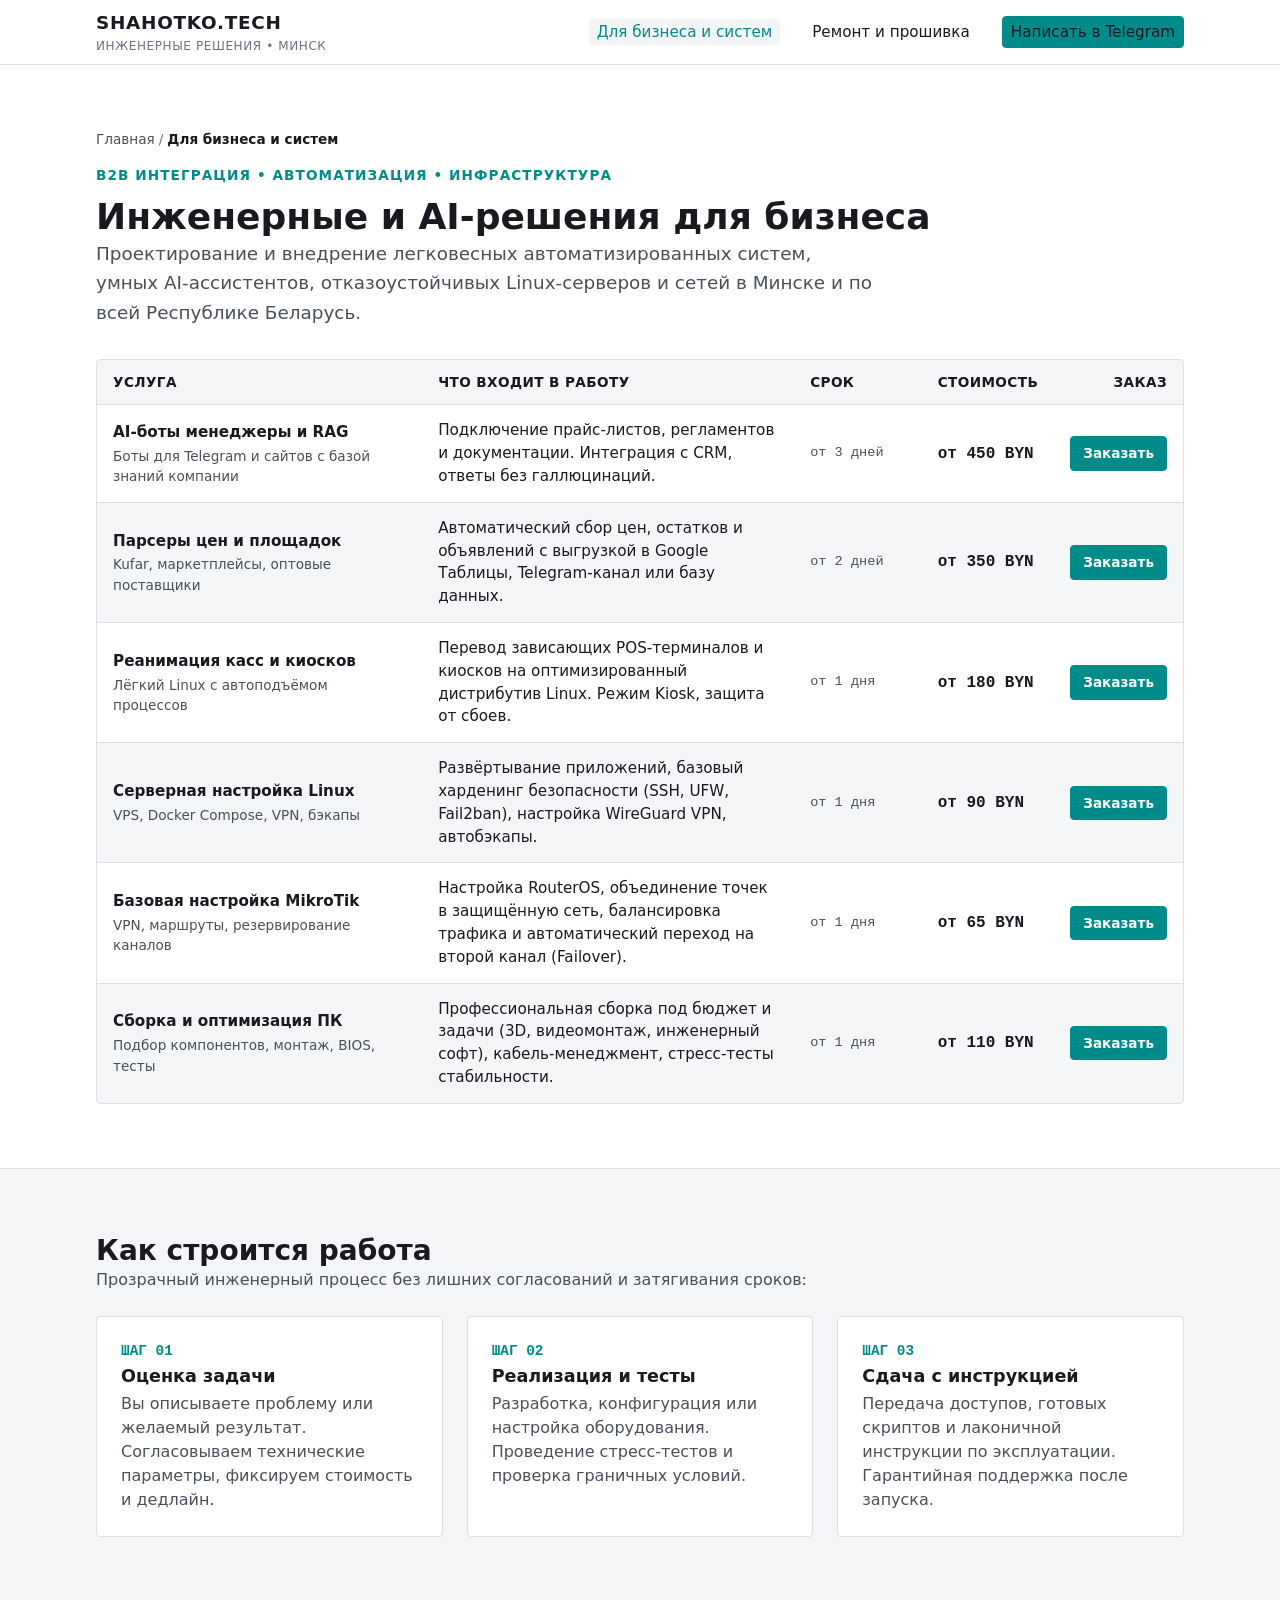
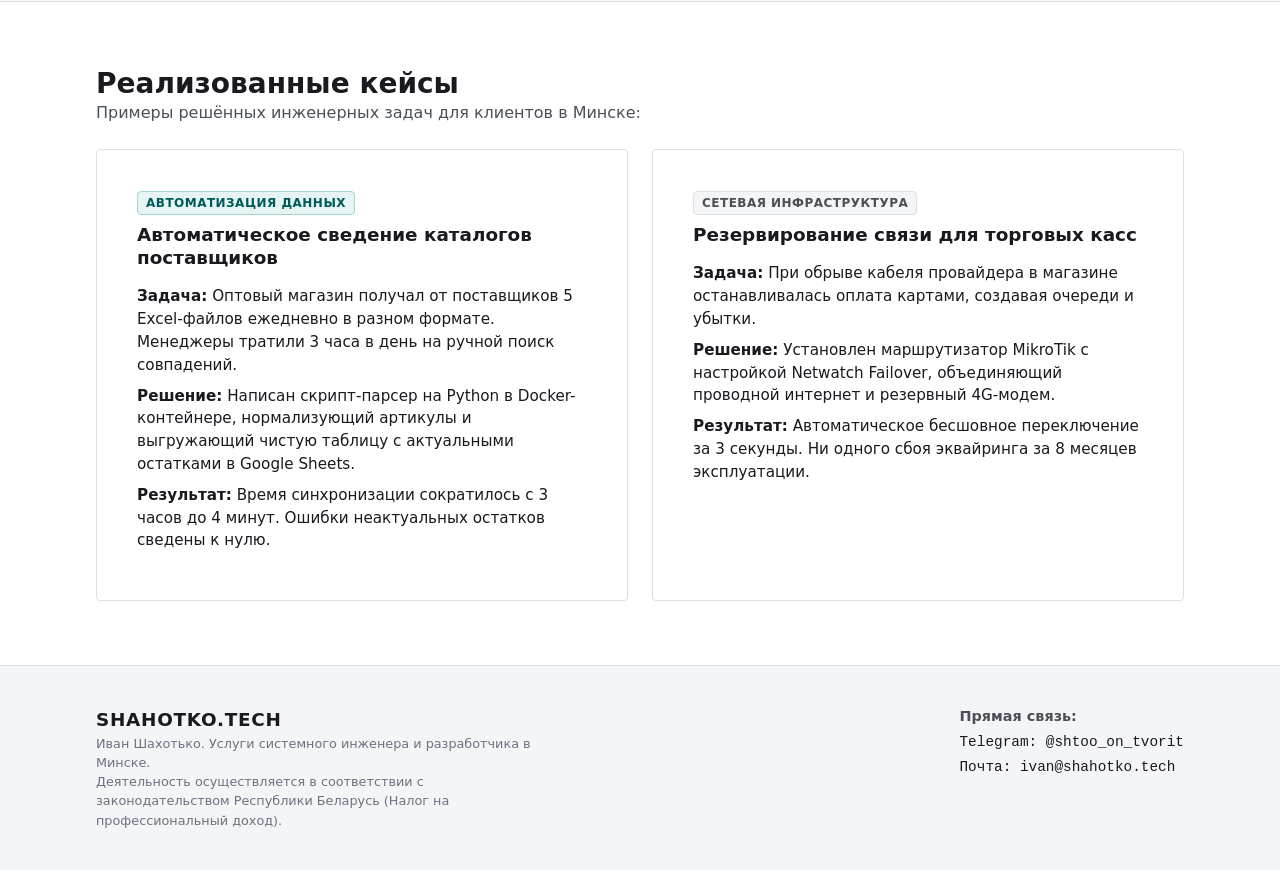
==== ai/index.html @ ccd392fb "feat(html): implement B2B catalog ai/index.html" ====
<!DOCTYPE html>
<html lang="ru">
<head>
  <meta charset="UTF-8">
  <meta name="viewport" content="width=device-width, initial-scale=1.0">
  <title>AI-боты, RAG, парсеры и Linux-инфраструктура в Минске | shahotko.tech</title>
  <meta name="description" content="Инженерные ИТ-решения для бизнеса в Минске и Беларуси: AI-боты, RAG по базам знаний, парсеры маркетплейсов, Linux, Docker, MikroTik, сборка рабочих станций. Прайс в BYN.">
  <link rel="canonical" href="https://shahotko.tech/ai/">

  <!-- OpenGraph -->
  <meta property="og:type" content="website">
  <meta property="og:locale" content="ru_RU">
  <meta property="og:url" content="https://shahotko.tech/ai/">
  <meta property="og:title" content="AI-боты, RAG, парсеры и Linux-инфраструктура для бизнеса в Минске">
  <meta property="og:description" content="Автоматизация бизнес-процессов, разработка AI-ассистентов, администрирование серверов и сетевого оборудования. Прозрачный прайс от 65 BYN.">

  <!-- Styles -->
  <link rel="stylesheet" href="/assets/style.css">

  <!-- Schema.org JSON-LD -->
  <script type="application/ld+json">
  {
    "@context": "https://schema.org",
    "@type": "ProfessionalService",
    "name": "Инженерные и AI-решения для бизнеса — Иван Шахотько",
    "url": "https://shahotko.tech/ai/",
    "description": "Разработка AI-ботов, парсеров, администрирование Linux и сетевого оборудования в Минске.",
    "address": {
      "@type": "PostalAddress",
      "addressLocality": "Минск",
      "addressCountry": "BY"
    },
    "areaServed": {
      "@type": "Country",
      "name": "Беларусь"
    },
    "priceRange": "65 - 450 BYN",
    "email": "ivan@shahotko.tech",
    "sameAs": ["https://t.me/shtoo_on_tvorit"]
  }
  </script>
</head>
<body>
  <a href="#main-content" class="skip-link">Перейти к основному содержимому</a>

  <!-- Header -->
  <header class="site-header">
    <div class="container header-inner">
      <a href="/" class="brand" aria-label="shahotko.tech — Главная страница">
        <span class="brand-title">SHAHOTKO.TECH</span>
        <span class="brand-sub">Инженерные решения • Минск</span>
      </a>
      <nav aria-label="Основная навигация">
        <ul class="nav-links">
          <li><a href="/ai/" class="active" aria-current="page">Для бизнеса и систем</a></li>
          <li><a href="/repair/">Ремонт и прошивка</a></li>
          <li><a href="https://t.me/shtoo_on_tvorit" class="btn btn-primary btn-sm" target="_blank" rel="noopener noreferrer">Написать в Telegram</a></li>
        </ul>
      </nav>
    </div>
  </header>

  <!-- Main Content -->
  <main id="main-content">
    <section class="section">
      <div class="container">
        <!-- Breadcrumbs -->
        <nav class="breadcrumbs" aria-label="Хлебные крошки">
          <a href="/">Главная</a>
          <span aria-hidden="true">/</span>
          <span aria-current="page">Для бизнеса и систем</span>
        </nav>

        <div class="hero-tagline">B2B Интеграция • Автоматизация • Инфраструктура</div>
        <h1>Инженерные и AI-решения для бизнеса</h1>
        <p class="hero-desc">
          Проектирование и внедрение легковесных автоматизированных систем, умных AI-ассистентов, отказоустойчивых Linux-серверов и сетей в Минске и по всей Республике Беларусь.
        </p>

        <!-- Catalog Table -->
        <div class="table-wrap" style="margin-top: 32px;">
          <table class="catalog-table" aria-label="Каталог инженерных решений для бизнеса">
            <thead>
              <tr>
                <th scope="col" style="width: 32%;">Услуга</th>
                <th scope="col" style="width: 36%;">Что входит в работу</th>
                <th scope="col" style="width: 12%;">Срок</th>
                <th scope="col" style="width: 10%;">Стоимость</th>
                <th scope="col" style="width: 10%; text-align: right;">Заказ</th>
              </tr>
            </thead>
            <tbody>
              <tr>
                <td class="cell-service">
                  <div class="service-name">AI-боты менеджеры и RAG</div>
                  <div class="service-desc">Боты для Telegram и сайтов с базой знаний компании</div>
                </td>
                <td data-label="Состав работ">Подключение прайс-листов, регламентов и документации. Интеграция с CRM, ответы без галлюцинаций.</td>
                <td data-label="Срок" class="service-time">от 3 дней</td>
                <td data-label="Стоимость" class="service-price">от 450 BYN</td>
                <td class="service-action">
                  <a href="https://t.me/shtoo_on_tvorit?text=%D0%97%D0%B4%D1%80%D0%B0%D0%B2%D1%81%D1%82%D0%B2%D1%83%D0%B9%D1%82%D0%B5!%20%D0%98%D0%BD%D1%82%D0%B5%D1%80%D0%B5%D1%81%D1%83%D0%B5%D1%82:%20AI-%D0%B1%D0%BE%D1%82%D1%8B%20%D0%BC%D0%B5%D0%BD%D0%B5%D0%B4%D0%B6%D0%B5%D1%80%D1%8B%20%D0%B8%20RAG" class="btn btn-primary btn-sm" target="_blank" rel="noopener noreferrer">Заказать</a>
                </td>
              </tr>
              <tr>
                <td class="cell-service">
                  <div class="service-name">Парсеры цен и площадок</div>
                  <div class="service-desc">Kufar, маркетплейсы, оптовые поставщики</div>
                </td>
                <td data-label="Состав работ">Автоматический сбор цен, остатков и объявлений с выгрузкой в Google Таблицы, Telegram-канал или базу данных.</td>
                <td data-label="Срок" class="service-time">от 2 дней</td>
                <td data-label="Стоимость" class="service-price">от 350 BYN</td>
                <td class="service-action">
                  <a href="https://t.me/shtoo_on_tvorit?text=%D0%97%D0%B4%D1%80%D0%B0%D0%B2%D1%81%D1%82%D0%B2%D1%83%D0%B9%D1%82%D0%B5!%20%D0%98%D0%BD%D1%82%D0%B5%D1%80%D0%B5%D1%81%D1%83%D0%B5%D1%82:%20%D0%9F%D0%B0%D1%80%D1%81%D0%B5%D1%80%D1%8B%20%D1%86%D0%B5%D0%BD%20%D0%B8%20%D0%BF%D0%BB%D0%BE%D1%89%D0%B0%D0%B4%D0%BE%D0%BA" class="btn btn-primary btn-sm" target="_blank" rel="noopener noreferrer">Заказать</a>
                </td>
              </tr>
              <tr>
                <td class="cell-service">
                  <div class="service-name">Реанимация касс и киосков</div>
                  <div class="service-desc">Лёгкий Linux с автоподъёмом процессов</div>
                </td>
                <td data-label="Состав работ">Перевод зависающих POS-терминалов и киосков на оптимизированный дистрибутив Linux. Режим Kiosk, защита от сбоев.</td>
                <td data-label="Срок" class="service-time">от 1 дня</td>
                <td data-label="Стоимость" class="service-price">от 180 BYN</td>
                <td class="service-action">
                  <a href="https://t.me/shtoo_on_tvorit?text=%D0%97%D0%B4%D1%80%D0%B0%D0%B2%D1%81%D1%82%D0%B2%D1%83%D0%B9%D1%82%D0%B5!%20%D0%98%D0%BD%D1%82%D0%B5%D1%80%D0%B5%D1%81%D1%83%D0%B5%D1%82:%20%D0%A0%D0%B5%D0%B0%D0%BD%D0%B8%D0%BC%D0%B0%D1%86%D0%B8%D1%8F%20%D0%BA%D0%B0%D1%81%D1%81%20%D0%B8%20%D0%BA%D0%B8%D0%BE%D1%81%D0%BA%D0%BE%D0%B2%20%D0%BD%D0%B0%20Linux" class="btn btn-primary btn-sm" target="_blank" rel="noopener noreferrer">Заказать</a>
                </td>
              </tr>
              <tr>
                <td class="cell-service">
                  <div class="service-name">Серверная настройка Linux</div>
                  <div class="service-desc">VPS, Docker Compose, VPN, бэкапы</div>
                </td>
                <td data-label="Состав работ">Развёртывание приложений, базовый харденинг безопасности (SSH, UFW, Fail2ban), настройка WireGuard VPN, автобэкапы.</td>
                <td data-label="Срок" class="service-time">от 1 дня</td>
                <td data-label="Стоимость" class="service-price">от 90 BYN</td>
                <td class="service-action">
                  <a href="https://t.me/shtoo_on_tvorit?text=%D0%97%D0%B4%D1%80%D0%B0%D0%B2%D1%81%D1%82%D0%B2%D1%83%D0%B9%D1%82%D0%B5!%20%D0%98%D0%BD%D1%82%D0%B5%D1%80%D0%B5%D1%81%D1%83%D0%B5%D1%82:%20%D0%A1%D0%B5%D1%80%D0%B2%D0%B5%D1%80%D0%BD%D0%B0%D1%8F%20%D0%BD%D0%B0%D1%81%D1%82%D1%80%D0%BE%D0%B9%D0%BA%D0%B0%20Linux" class="btn btn-primary btn-sm" target="_blank" rel="noopener noreferrer">Заказать</a>
                </td>
              </tr>
              <tr>
                <td class="cell-service">
                  <div class="service-name">Базовая настройка MikroTik</div>
                  <div class="service-desc">VPN, маршруты, резервирование каналов</div>
                </td>
                <td data-label="Состав работ">Настройка RouterOS, объединение точек в защищённую сеть, балансировка трафика и автоматический переход на второй канал (Failover).</td>
                <td data-label="Срок" class="service-time">от 1 дня</td>
                <td data-label="Стоимость" class="service-price">от 65 BYN</td>
                <td class="service-action">
                  <a href="https://t.me/shtoo_on_tvorit?text=%D0%97%D0%B4%D1%80%D0%B0%D0%B2%D1%81%D1%82%D0%B2%D1%83%D0%B9%D1%82%D0%B5!%20%D0%98%D0%BD%D1%82%D0%B5%D1%80%D0%B5%D1%81%D1%83%D0%B5%D1%82:%20%D0%91%D0%B0%D0%B7%D0%BE%D0%B2%D0%B0%D1%8F%20%D0%BD%D0%B0%D1%81%D1%82%D1%80%D0%BE%D0%B9%D0%BA%D0%B0%20MikroTik" class="btn btn-primary btn-sm" target="_blank" rel="noopener noreferrer">Заказать</a>
                </td>
              </tr>
              <tr>
                <td class="cell-service">
                  <div class="service-name">Сборка и оптимизация ПК</div>
                  <div class="service-desc">Подбор компонентов, монтаж, BIOS, тесты</div>
                </td>
                <td data-label="Состав работ">Профессиональная сборка под бюджет и задачи (3D, видеомонтаж, инженерный софт), кабель-менеджмент, стресс-тесты стабильности.</td>
                <td data-label="Срок" class="service-time">от 1 дня</td>
                <td data-label="Стоимость" class="service-price">от 110 BYN</td>
                <td class="service-action">
                  <a href="https://t.me/shtoo_on_tvorit?text=%D0%97%D0%B4%D1%80%D0%B0%D0%B2%D1%81%D1%82%D0%B2%D1%83%D0%B9%D1%82%D0%B5!%20%D0%98%D0%BD%D1%82%D0%B5%D1%80%D0%B5%D1%81%D1%83%D0%B5%D1%82:%20%D0%A1%D0%B1%D0%BE%D1%80%D0%BA%D0%B0%20%D0%B8%20%D0%BE%D0%BF%D1%82%D0%B8%D0%BC%D0%B8%D0%B7%D0%B0%D1%86%D0%B8%D1%8F%20%D0%9F%D0%9A" class="btn btn-primary btn-sm" target="_blank" rel="noopener noreferrer">Заказать</a>
                </td>
              </tr>
            </tbody>
          </table>
        </div>
      </div>
    </section>

    <!-- 3-Step Process -->
    <section class="section section-alt" aria-labelledby="steps-title">
      <div class="container">
        <h2 id="steps-title">Как строится работа</h2>
        <p>Прозрачный инженерный процесс без лишних согласований и затягивания сроков:</p>

        <div class="steps-grid">
          <div class="step-card">
            <div class="step-num">ШАГ 01</div>
            <h3 class="step-title">Оценка задачи</h3>
            <p>Вы описываете проблему или желаемый результат. Согласовываем технические параметры, фиксируем стоимость и дедлайн.</p>
          </div>
          <div class="step-card">
            <div class="step-num">ШАГ 02</div>
            <h3 class="step-title">Реализация и тесты</h3>
            <p>Разработка, конфигурация или настройка оборудования. Проведение стресс-тестов и проверка граничных условий.</p>
          </div>
          <div class="step-card">
            <div class="step-num">ШАГ 03</div>
            <h3 class="step-title">Сдача с инструкцией</h3>
            <p>Передача доступов, готовых скриптов и лаконичной инструкции по эксплуатации. Гарантийная поддержка после запуска.</p>
          </div>
        </div>
      </div>
    </section>

    <!-- Authentic Case Studies -->
    <section class="section" aria-labelledby="cases-title">
      <div class="container">
        <h2 id="cases-title">Реализованные кейсы</h2>
        <p>Примеры решённых инженерных задач для клиентов в Минске:</p>

        <div class="case-grid">
          <article class="case-card">
            <span class="badge badge-teal" style="margin-bottom: 8px;">Автоматизация данных</span>
            <h3>Автоматическое сведение каталогов поставщиков</h3>
            <div class="case-part"><strong>Задача:</strong> Оптовый магазин получал от поставщиков 5 Excel-файлов ежедневно в разном формате. Менеджеры тратили 3 часа в день на ручной поиск совпадений.</div>
            <div class="case-part"><strong>Решение:</strong> Написан скрипт-парсер на Python в Docker-контейнере, нормализующий артикулы и выгружающий чистую таблицу с актуальными остатками в Google Sheets.</div>
            <div class="case-part"><strong>Результат:</strong> Время синхронизации сократилось с 3 часов до 4 минут. Ошибки неактуальных остатков сведены к нулю.</div>
          </article>

          <article class="case-card">
            <span class="badge" style="margin-bottom: 8px;">Сетевая инфраструктура</span>
            <h3>Резервирование связи для торговых касс</h3>
            <div class="case-part"><strong>Задача:</strong> При обрыве кабеля провайдера в магазине останавливалась оплата картами, создавая очереди и убытки.</div>
            <div class="case-part"><strong>Решение:</strong> Установлен маршрутизатор MikroTik с настройкой Netwatch Failover, объединяющий проводной интернет и резервный 4G-модем.</div>
            <div class="case-part"><strong>Результат:</strong> Автоматическое бесшовное переключение за 3 секунды. Ни одного сбоя эквайринга за 8 месяцев эксплуатации.</div>
          </article>
        </div>
      </div>
    </section>
  </main>

  <!-- Footer -->
  <footer class="site-footer">
    <div class="container footer-inner">
      <div>
        <div class="brand-title">SHAHOTKO.TECH</div>
        <p class="footer-npd">
          Иван Шахотько. Услуги системного инженера и разработчика в Минске.<br>
          Деятельность осуществляется в соответствии с законодательством Республики Беларусь (Налог на профессиональный доход).
        </p>
      </div>
      <div class="footer-contacts">
        <strong>Прямая связь:</strong>
        <a href="https://t.me/shtoo_on_tvorit" target="_blank" rel="noopener noreferrer">Telegram: @shtoo_on_tvorit</a>
        <a href="mailto:ivan@shahotko.tech">Почта: ivan@shahotko.tech</a>
      </div>
    </div>
  </footer>
</body>
</html>
---- assets/style.css ----
/* SHAHOTKO.TECH — Design System (Thomann Catalog Aesthetic)
   Light theme • No gradients • No shadows • High contrast */

:root {
  --bg-primary: #FFFFFF;
  --bg-alt: #F4F5F7;
  --bg-card: #FFFFFF;
  --border-color: #DCE0E5;
  --border-radius: 4px;

  --text-primary: #181A1F;
  --text-secondary: #4A5058;
  --text-muted: #6B7280;

  --accent: #008B8B;
  --accent-hover: #006D6D;
  --accent-text: #FFFFFF;

  --font-sans: system-ui, -apple-system, BlinkMacSystemFont, "Segoe UI", Roboto, Arial, sans-serif;
  --font-mono: ui-monospace, SFMono-Regular, Menlo, Monaco, Consolas, "Liberation Mono", monospace;

  --container-max: 1120px;
  --spacing-xs: 4px;
  --spacing-sm: 8px;
  --spacing-md: 16px;
  --spacing-lg: 24px;
  --spacing-xl: 40px;
  --spacing-xxl: 64px;
}

/* Reset */
*, *::before, *::after {
  box-sizing: border-box;
  margin: 0;
  padding: 0;
}

html {
  font-size: 16px;
  line-height: 1.5;
  background-color: var(--bg-primary);
  color: var(--text-primary);
  font-family: var(--font-sans);
  -webkit-text-size-adjust: 100%;
}

body {
  min-height: 100vh;
  display: flex;
  flex-direction: column;
  background-color: var(--bg-primary);
}

/* A11y */
.skip-link {
  position: absolute;
  top: -100px;
  left: 16px;
  background: var(--accent);
  color: var(--accent-text);
  padding: var(--spacing-sm) var(--spacing-md);
  border-radius: var(--border-radius);
  z-index: 1000;
  text-decoration: none;
  font-weight: 600;
}

.skip-link:focus { top: 16px; }

:focus-visible {
  outline: 2px solid var(--accent);
  outline-offset: 2px;
}

/* Typography */
h1, h2, h3, h4 {
  color: var(--text-primary);
  font-weight: 700;
  line-height: 1.25;
}

h1 { font-size: clamp(1.75rem, 3.5vw, 2.25rem); }
h2 { font-size: clamp(1.35rem, 2.5vw, 1.75rem); }
h3 { font-size: 1.15rem; }

p {
  color: var(--text-secondary);
  margin-bottom: var(--spacing-md);
}

p:last-child { margin-bottom: 0; }

a {
  color: var(--accent);
  text-decoration: none;
  transition: color 0.15s ease;
}

a:hover {
  color: var(--accent-hover);
  text-decoration: underline;
}

.mono-val {
  font-family: var(--font-mono);
  font-size: 0.95em;
  letter-spacing: -0.02em;
}

/* Layout */
.container {
  width: 100%;
  max-width: var(--container-max);
  margin-left: auto;
  margin-right: auto;
  padding-left: var(--spacing-md);
  padding-right: var(--spacing-md);
}

.section {
  padding-top: var(--spacing-xxl);
  padding-bottom: var(--spacing-xxl);
  background-color: var(--bg-primary);
}

.section-alt {
  background-color: var(--bg-alt);
  border-top: 1px solid var(--border-color);
  border-bottom: 1px solid var(--border-color);
}

/* Header */
.site-header {
  background-color: var(--bg-primary);
  border-bottom: 1px solid var(--border-color);
  position: sticky;
  top: 0;
  z-index: 100;
}

.header-inner {
  display: flex;
  align-items: center;
  justify-content: space-between;
  height: 64px;
}

.brand {
  display: flex;
  flex-direction: column;
  text-decoration: none;
}

.brand:hover { text-decoration: none; }

.brand-title {
  font-size: 1.15rem;
  font-weight: 800;
  letter-spacing: 0.04em;
  color: var(--text-primary);
}

.brand-sub {
  font-size: 0.75rem;
  color: var(--text-muted);
  text-transform: uppercase;
  letter-spacing: 0.05em;
}

.nav-links {
  display: flex;
  align-items: center;
  gap: var(--spacing-lg);
  list-style: none;
}

.nav-links a {
  color: var(--text-primary);
  font-weight: 500;
  font-size: 0.95rem;
  padding: var(--spacing-xs) var(--spacing-sm);
  border-radius: var(--border-radius);
}

.nav-links a:hover,
.nav-links a.active {
  color: var(--accent);
  text-decoration: none;
  background-color: var(--bg-alt);
}

/* Buttons */
.btn {
  display: inline-flex;
  align-items: center;
  justify-content: center;
  padding: 10px 18px;
  font-size: 0.95rem;
  font-weight: 600;
  border-radius: var(--border-radius);
  border: 1px solid transparent;
  cursor: pointer;
  text-decoration: none;
  transition: background-color 0.15s ease, border-color 0.15s ease;
  white-space: nowrap;
}

.btn:hover { text-decoration: none; }

.btn-primary {
  background-color: var(--accent);
  color: var(--accent-text);
  border-color: var(--accent);
}

.btn-primary:hover {
  background-color: var(--accent-hover);
  border-color: var(--accent-hover);
  color: var(--accent-text);
}

.btn-secondary {
  background-color: var(--bg-card);
  color: var(--text-primary);
  border-color: var(--border-color);
}

.btn-secondary:hover {
  background-color: var(--bg-alt);
  color: var(--text-primary);
}

.btn-sm {
  padding: 6px 12px;
  font-size: 0.85rem;
}

/* Badges */
.badge {
  display: inline-block;
  padding: 2px 8px;
  font-size: 0.75rem;
  font-weight: 600;
  text-transform: uppercase;
  letter-spacing: 0.04em;
  background-color: var(--bg-alt);
  border: 1px solid var(--border-color);
  color: var(--text-secondary);
  border-radius: var(--border-radius);
}

.badge-teal {
  background-color: #E6F4F4;
  border-color: #A3D4D4;
  color: #005A5A;
}

/* Hero Section */
.hero { padding: var(--spacing-xxl) 0 var(--spacing-xl); }

.hero-tagline {
  font-size: 0.85rem;
  font-weight: 700;
  text-transform: uppercase;
  letter-spacing: 0.08em;
  color: var(--accent);
  margin-bottom: var(--spacing-sm);
}

.hero-title {
  margin-bottom: var(--spacing-md);
  max-width: 820px;
}

.hero-desc {
  font-size: 1.15rem;
  line-height: 1.6;
  max-width: 780px;
  margin-bottom: var(--spacing-lg);
}

.hero-actions {
  display: flex;
  gap: var(--spacing-md);
  align-items: center;
  flex-wrap: wrap;
}

/* Breadcrumbs */
.breadcrumbs {
  display: flex;
  align-items: center;
  gap: var(--spacing-xs);
  font-size: 0.85rem;
  margin-bottom: var(--spacing-md);
  color: var(--text-muted);
}

.breadcrumbs a { color: var(--text-secondary); }
.breadcrumbs span[aria-current="page"] {
  color: var(--text-primary);
  font-weight: 600;
}

/* Portal Grid */
.portal-grid {
  display: grid;
  grid-template-columns: repeat(2, 1fr);
  gap: var(--spacing-lg);
  margin-top: var(--spacing-lg);
}

.portal-card {
  background-color: var(--bg-card);
  border: 1px solid var(--border-color);
  border-radius: var(--border-radius);
  padding: var(--spacing-xl);
  display: flex;
  flex-direction: column;
  justify-content: space-between;
  transition: border-color 0.15s ease;
}

.portal-card:hover { border-color: var(--accent); }
.portal-card-header { margin-bottom: var(--spacing-md); }
.portal-card-header .badge { margin-bottom: var(--spacing-sm); }
.portal-card-title { font-size: 1.4rem; margin-bottom: var(--spacing-sm); }

.portal-card-list {
  list-style: none;
  margin: var(--spacing-md) 0 var(--spacing-lg);
  display: flex;
  flex-direction: column;
  gap: var(--spacing-xs);
}

.portal-card-list li {
  font-size: 0.95rem;
  color: var(--text-secondary);
  display: flex;
  align-items: flex-start;
  gap: var(--spacing-sm);
}

.portal-card-list li::before {
  content: "•";
  color: var(--accent);
  font-weight: bold;
}

.portal-card-footer {
  display: flex;
  align-items: center;
  justify-content: space-between;
  padding-top: var(--spacing-md);
  border-top: 1px solid var(--border-color);
  margin-top: auto;
}

.portal-price-note {
  font-family: var(--font-mono);
  font-size: 0.9rem;
  color: var(--text-primary);
  font-weight: 600;
}

/* Catalog Tables */
.table-wrap {
  width: 100%;
  overflow-x: auto;
  border: 1px solid var(--border-color);
  border-radius: var(--border-radius);
  background-color: var(--bg-card);
}

.catalog-table {
  width: 100%;
  border-collapse: collapse;
  text-align: left;
  font-size: 0.95rem;
}

.catalog-table th {
  background-color: var(--bg-alt);
  color: var(--text-primary);
  padding: 12px 16px;
  font-weight: 600;
  font-size: 0.85rem;
  text-transform: uppercase;
  letter-spacing: 0.03em;
  border-bottom: 1px solid var(--border-color);
  white-space: nowrap;
}

.catalog-table td {
  padding: 14px 16px;
  border-bottom: 1px solid var(--border-color);
  vertical-align: middle;
}

.catalog-table tbody tr:nth-child(even) { background-color: var(--bg-alt); }
.catalog-table tbody tr:last-child td { border-bottom: none; }

.catalog-table .service-name {
  font-weight: 600;
  color: var(--text-primary);
}

.catalog-table .service-desc {
  font-size: 0.85rem;
  color: var(--text-secondary);
  margin-top: 2px;
}

.catalog-table .service-time {
  font-family: var(--font-mono);
  font-size: 0.85rem;
  color: var(--text-secondary);
  white-space: nowrap;
}

.catalog-table .service-price {
  font-family: var(--font-mono);
  font-weight: 700;
  font-size: 1rem;
  color: var(--text-primary);
  white-space: nowrap;
}

.catalog-table .service-action {
  text-align: right;
  white-space: nowrap;
}

/* Steps Grid */
.steps-grid {
  display: grid;
  grid-template-columns: repeat(3, 1fr);
  gap: var(--spacing-lg);
  margin-top: var(--spacing-lg);
}

.step-card {
  background-color: var(--bg-card);
  border: 1px solid var(--border-color);
  border-radius: var(--border-radius);
  padding: var(--spacing-lg);
}

.step-num {
  font-family: var(--font-mono);
  font-size: 0.9rem;
  font-weight: 700;
  color: var(--accent);
  margin-bottom: var(--spacing-xs);
}

.step-title { font-size: 1.1rem; margin-bottom: var(--spacing-xs); }

/* Case Studies */
.case-grid {
  display: grid;
  grid-template-columns: repeat(2, 1fr);
  gap: var(--spacing-lg);
  margin-top: var(--spacing-lg);
}

.case-card {
  background-color: var(--bg-card);
  border: 1px solid var(--border-color);
  border-radius: var(--border-radius);
  padding: var(--spacing-xl);
}

.case-card h3 { margin-bottom: var(--spacing-md); }
.case-part { margin-bottom: var(--spacing-sm); font-size: 0.95rem; }
.case-part strong { color: var(--text-primary); }

/* Widget */
.widget-card {
  background-color: var(--bg-card);
  border: 1px solid var(--border-color);
  border-radius: var(--border-radius);
  padding: var(--spacing-xl);
  max-width: 680px;
  margin-top: var(--spacing-lg);
}

.form-grid {
  display: grid;
  grid-template-columns: 1fr;
  gap: var(--spacing-md);
  margin-top: var(--spacing-md);
}

.form-group {
  display: flex;
  flex-direction: column;
  gap: 6px;
}

.form-label {
  font-size: 0.85rem;
  font-weight: 600;
  text-transform: uppercase;
  letter-spacing: 0.03em;
  color: var(--text-primary);
}

.form-control {
  font-family: var(--font-sans);
  font-size: 0.95rem;
  padding: 10px 12px;
  border: 1px solid var(--border-color);
  border-radius: var(--border-radius);
  background-color: var(--bg-card);
  color: var(--text-primary);
}

.form-control.mono-input {
  font-family: var(--font-mono);
  text-transform: uppercase;
}

.form-control:focus {
  border-color: var(--accent);
  outline: 2px solid var(--accent);
  outline-offset: 1px;
}

.form-hint {
  font-size: 0.8rem;
  color: var(--text-muted);
}

.calc-display {
  background-color: var(--bg-alt);
  border: 1px solid var(--border-color);
  border-radius: var(--border-radius);
  padding: var(--spacing-md) var(--spacing-lg);
  margin-top: var(--spacing-md);
  display: flex;
  align-items: center;
  justify-content: space-between;
  flex-wrap: wrap;
  gap: var(--spacing-sm);
}

.calc-price-label {
  font-size: 0.9rem;
  font-weight: 600;
  color: var(--text-secondary);
}

.calc-price-value {
  font-family: var(--font-mono);
  font-size: 1.5rem;
  font-weight: 800;
  color: var(--accent);
}

.calc-time-value {
  font-family: var(--font-mono);
  font-size: 0.9rem;
  color: var(--text-secondary);
}

.calc-actions {
  display: flex;
  gap: var(--spacing-md);
  margin-top: var(--spacing-md);
  flex-wrap: wrap;
}

.calc-actions .btn { flex: 1 1 200px; }

.disclaimer-box {
  background-color: var(--bg-alt);
  border-left: 3px solid var(--accent);
  padding: var(--spacing-md);
  border-radius: 0 var(--border-radius) var(--border-radius) 0;
  font-size: 0.85rem;
  color: var(--text-secondary);
  margin-top: var(--spacing-md);
}

/* Benefits Grid */
.benefits-grid {
  display: grid;
  grid-template-columns: repeat(3, 1fr);
  gap: var(--spacing-lg);
  margin-top: var(--spacing-lg);
}

.benefit-card {
  background-color: var(--bg-card);
  border: 1px solid var(--border-color);
  border-radius: var(--border-radius);
  padding: var(--spacing-lg);
}

.benefit-card h3 { font-size: 1.1rem; margin-bottom: var(--spacing-xs); }

/* Footer */
.site-footer {
  margin-top: auto;
  background-color: var(--bg-alt);
  border-top: 1px solid var(--border-color);
  padding: var(--spacing-xl) 0;
  font-size: 0.9rem;
  color: var(--text-secondary);
}

.footer-inner {
  display: flex;
  justify-content: space-between;
  align-items: flex-start;
  flex-wrap: wrap;
  gap: var(--spacing-lg);
}

.footer-contacts {
  display: flex;
  flex-direction: column;
  gap: var(--spacing-xs);
}

.footer-contacts a {
  font-family: var(--font-mono);
  color: var(--text-primary);
}

.footer-npd {
  font-size: 0.8rem;
  color: var(--text-muted);
  max-width: 440px;
  line-height: 1.5;
}

/* Responsive (<= 768px Mobile First reflow) */
@media (max-width: 768px) {
  .header-inner {
    height: auto;
    padding: var(--spacing-md) 0;
    flex-direction: column;
    align-items: flex-start;
    gap: var(--spacing-md);
  }

  .nav-links {
    width: 100%;
    flex-wrap: wrap;
    gap: var(--spacing-sm);
  }

  .portal-grid,
  .steps-grid,
  .case-grid,
  .benefits-grid {
    grid-template-columns: 1fr;
    gap: var(--spacing-md);
  }

  .portal-card { padding: var(--spacing-lg); }

  /* Table-to-card mobile reflow */
  .table-wrap {
    border: none;
    background: transparent;
    overflow: visible;
  }

  .catalog-table {
    display: block;
    width: 100%;
  }

  .catalog-table thead { display: none; }

  .catalog-table tbody {
    display: flex;
    flex-direction: column;
    gap: var(--spacing-md);
  }

  .catalog-table tbody tr {
    display: flex;
    flex-direction: column;
    background-color: var(--bg-card);
    border: 1px solid var(--border-color);
    border-radius: var(--border-radius);
    padding: var(--spacing-md);
  }

  .catalog-table tbody tr:nth-child(even) { background-color: var(--bg-card); }

  .catalog-table td {
    display: flex;
    justify-content: space-between;
    align-items: center;
    padding: 6px 0;
    border-bottom: 1px solid var(--border-color);
  }

  .catalog-table td:last-child {
    border-bottom: none;
    padding-top: var(--spacing-sm);
    justify-content: flex-end;
  }

  .catalog-table td[data-label]::before {
    content: attr(data-label);
    font-size: 0.75rem;
    font-weight: 600;
    text-transform: uppercase;
    color: var(--text-muted);
    letter-spacing: 0.03em;
  }

  .catalog-table td.cell-service {
    flex-direction: column;
    align-items: flex-start;
    border-bottom: 1px solid var(--border-color);
    padding-bottom: var(--spacing-sm);
  }

  .catalog-table td.cell-service::before { display: none; }

  .footer-inner { flex-direction: column; }
}
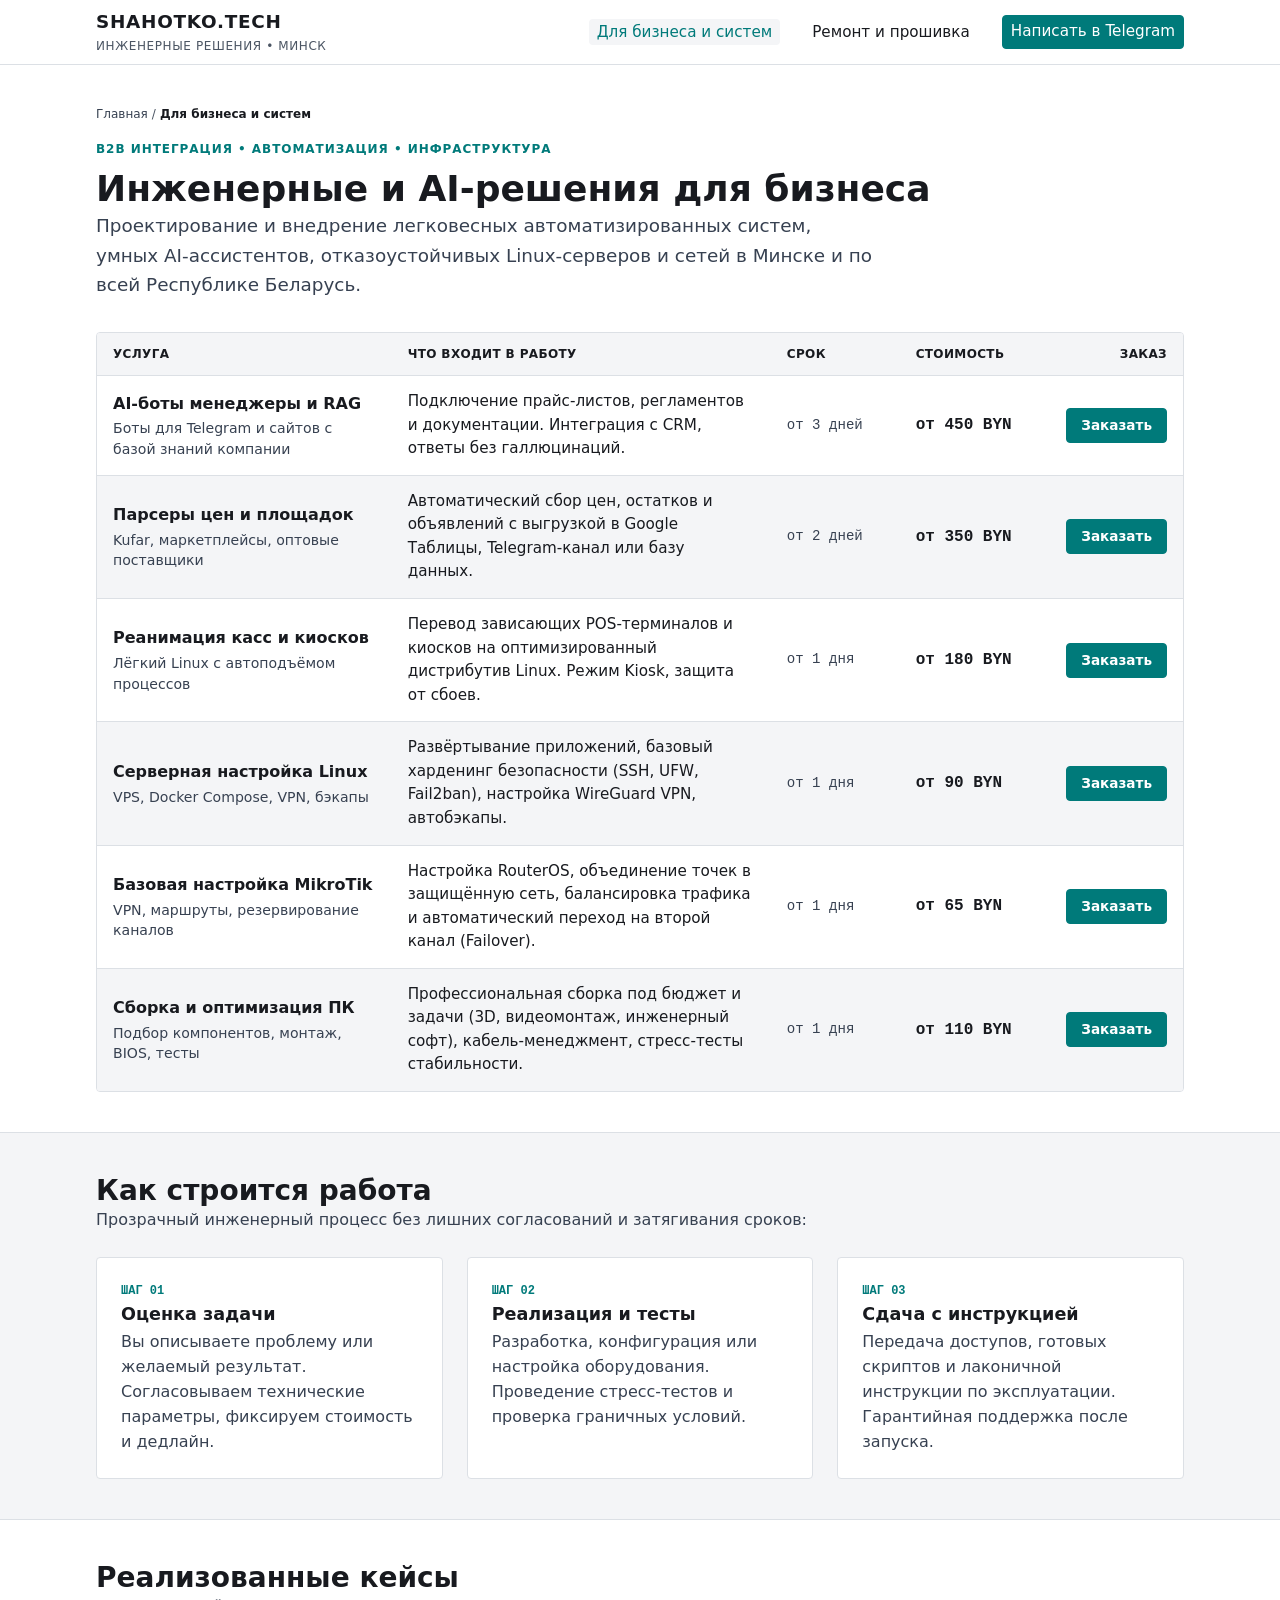
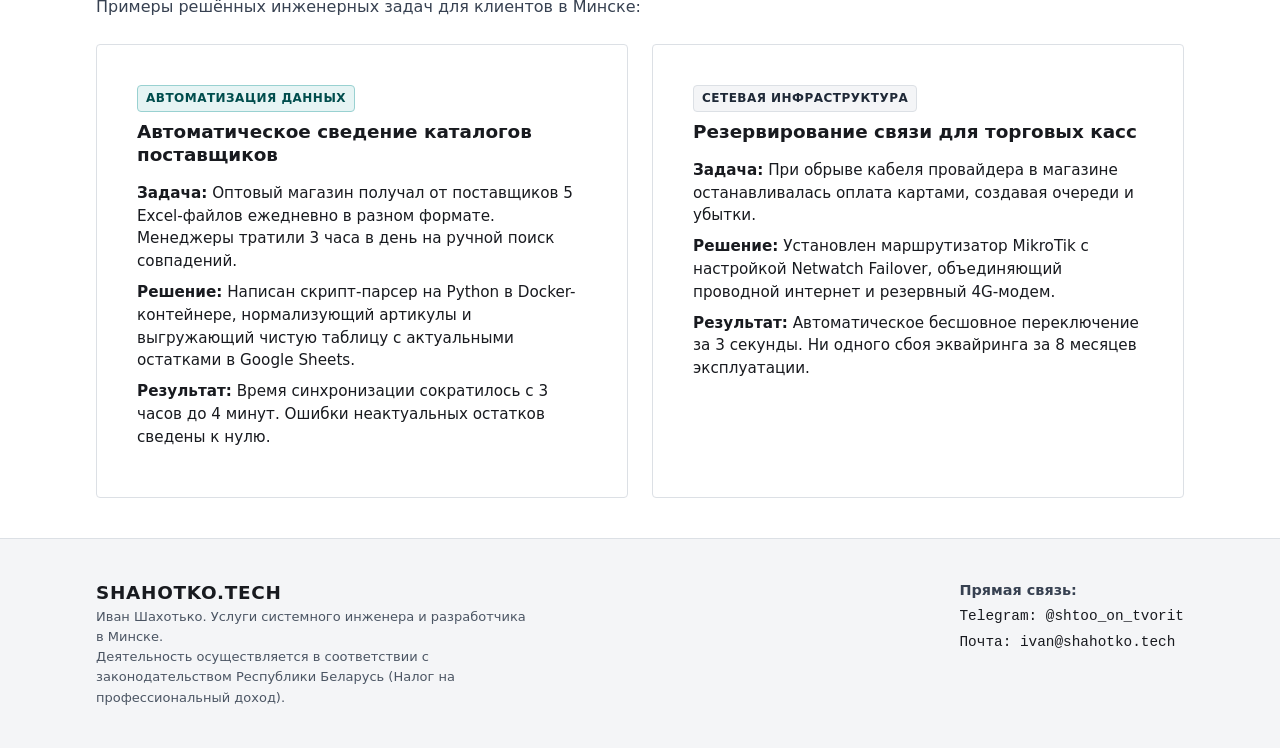
==== commit e1c83a16: "feat: complete MVP for shahotko.tech with parsed Apple prices, works block and add_work tool" ====
--- a/ai/index.html
+++ b/ai/index.html
@@ -82,10 +82,10 @@
           <table class="catalog-table" aria-label="Каталог инженерных решений для бизнеса">
             <thead>
               <tr>
-                <th scope="col" style="width: 32%;">Услуга</th>
+                <th scope="col" style="width: 28%;">Услуга</th>
                 <th scope="col" style="width: 36%;">Что входит в работу</th>
-                <th scope="col" style="width: 12%;">Срок</th>
-                <th scope="col" style="width: 10%;">Стоимость</th>
+                <th scope="col" style="width: 12%; white-space: nowrap;">Срок</th>
+                <th scope="col" style="width: 14%; min-width: 110px; white-space: nowrap;">Стоимость</th>
                 <th scope="col" style="width: 10%; text-align: right;">Заказ</th>
               </tr>
             </thead>
@@ -202,7 +202,7 @@
 
         <div class="case-grid">
           <article class="case-card">
-            <span class="badge badge-teal" style="margin-bottom: 8px;">Автоматизация данных</span>
+            <span class="badge badge-teal" style="margin-bottom: 8px;">АВТОМАТИЗАЦИЯ ДАННЫХ</span>
             <h3>Автоматическое сведение каталогов поставщиков</h3>
             <div class="case-part"><strong>Задача:</strong> Оптовый магазин получал от поставщиков 5 Excel-файлов ежедневно в разном формате. Менеджеры тратили 3 часа в день на ручной поиск совпадений.</div>
             <div class="case-part"><strong>Решение:</strong> Написан скрипт-парсер на Python в Docker-контейнере, нормализующий артикулы и выгружающий чистую таблицу с актуальными остатками в Google Sheets.</div>
--- a/assets/style.css
+++ b/assets/style.css
@@ -1,5 +1,5 @@
 /* SHAHOTKO.TECH — Design System (Thomann Catalog Aesthetic)
-   Light theme • No gradients • No shadows • High contrast */
+   Light theme • High contrast (WCAG AA) • No gradients • No shadows */
 
 :root {
   --bg-primary: #FFFFFF;
@@ -9,14 +9,14 @@
   --border-radius: 4px;
 
   --text-primary: #181A1F;
-  --text-secondary: #4A5058;
-  --text-muted: #6B7280;
-
-  --accent: #008B8B;
-  --accent-hover: #006D6D;
+  --text-secondary: #374151;
+  --text-muted: #4B5563;
+
+  --accent: #007A7A;
+  --accent-hover: #005F5F;
   --accent-text: #FFFFFF;
 
-  --font-sans: system-ui, -apple-system, BlinkMacSystemFont, "Segoe UI", Roboto, Arial, sans-serif;
+  --font-sans: system-ui, -apple-system, BlinkMacSystemFont, "Segoe UI", Roboto, sans-serif;
   --font-mono: ui-monospace, SFMono-Regular, Menlo, Monaco, Consolas, "Liberation Mono", monospace;
 
   --container-max: 1120px;
@@ -28,7 +28,6 @@
   --spacing-xxl: 64px;
 }
 
-/* Reset */
 *, *::before, *::after {
   box-sizing: border-box;
   margin: 0;
@@ -37,34 +36,33 @@
 
 html {
   font-size: 16px;
-  line-height: 1.5;
-  background-color: var(--bg-primary);
+  line-height: 1.55;
+  background: var(--bg-primary);
   color: var(--text-primary);
   font-family: var(--font-sans);
   -webkit-text-size-adjust: 100%;
+  text-rendering: optimizeLegibility;
 }
 
 body {
   min-height: 100vh;
   display: flex;
   flex-direction: column;
-  background-color: var(--bg-primary);
-}
-
-/* A11y */
+  background: var(--bg-primary);
+}
+
 .skip-link {
   position: absolute;
   top: -100px;
   left: 16px;
   background: var(--accent);
-  color: var(--accent-text);
+  color: #FFFFFF;
   padding: var(--spacing-sm) var(--spacing-md);
   border-radius: var(--border-radius);
   z-index: 1000;
   text-decoration: none;
   font-weight: 600;
 }
-
 .skip-link:focus { top: 16px; }
 
 :focus-visible {
@@ -72,22 +70,20 @@
   outline-offset: 2px;
 }
 
-/* Typography */
 h1, h2, h3, h4 {
   color: var(--text-primary);
   font-weight: 700;
   line-height: 1.25;
 }
-
 h1 { font-size: clamp(1.75rem, 3.5vw, 2.25rem); }
 h2 { font-size: clamp(1.35rem, 2.5vw, 1.75rem); }
 h3 { font-size: 1.15rem; }
 
 p {
   color: var(--text-secondary);
+  line-height: 1.55;
   margin-bottom: var(--spacing-md);
 }
-
 p:last-child { margin-bottom: 0; }
 
 a {
@@ -95,7 +91,6 @@
   text-decoration: none;
   transition: color 0.15s ease;
 }
-
 a:hover {
   color: var(--accent-hover);
   text-decoration: underline;
@@ -107,7 +102,6 @@
   letter-spacing: -0.02em;
 }
 
-/* Layout */
 .container {
   width: 100%;
   max-width: var(--container-max);
@@ -118,20 +112,19 @@
 }
 
 .section {
-  padding-top: var(--spacing-xxl);
-  padding-bottom: var(--spacing-xxl);
-  background-color: var(--bg-primary);
+  padding-top: var(--spacing-xl);
+  padding-bottom: var(--spacing-xl);
+  background: var(--bg-primary);
 }
 
 .section-alt {
-  background-color: var(--bg-alt);
+  background: var(--bg-alt);
   border-top: 1px solid var(--border-color);
   border-bottom: 1px solid var(--border-color);
 }
 
-/* Header */
 .site-header {
-  background-color: var(--bg-primary);
+  background: var(--bg-primary);
   border-bottom: 1px solid var(--border-color);
   position: sticky;
   top: 0;
@@ -150,18 +143,15 @@
   flex-direction: column;
   text-decoration: none;
 }
-
 .brand:hover { text-decoration: none; }
-
 .brand-title {
   font-size: 1.15rem;
   font-weight: 800;
   letter-spacing: 0.04em;
   color: var(--text-primary);
 }
-
 .brand-sub {
-  font-size: 0.75rem;
+  font-size: 12px;
   color: var(--text-muted);
   text-transform: uppercase;
   letter-spacing: 0.05em;
@@ -173,7 +163,6 @@
   gap: var(--spacing-lg);
   list-style: none;
 }
-
 .nav-links a {
   color: var(--text-primary);
   font-weight: 500;
@@ -181,12 +170,11 @@
   padding: var(--spacing-xs) var(--spacing-sm);
   border-radius: var(--border-radius);
 }
-
 .nav-links a:hover,
 .nav-links a.active {
   color: var(--accent);
   text-decoration: none;
-  background-color: var(--bg-alt);
+  background: var(--bg-alt);
 }
 
 /* Buttons */
@@ -204,81 +192,76 @@
   transition: background-color 0.15s ease, border-color 0.15s ease;
   white-space: nowrap;
 }
-
 .btn:hover { text-decoration: none; }
 
 .btn-primary {
-  background-color: var(--accent);
-  color: var(--accent-text);
+  background: var(--accent);
+  color: #FFFFFF !important;
   border-color: var(--accent);
-}
-
+  font-weight: 600;
+}
 .btn-primary:hover {
-  background-color: var(--accent-hover);
+  background: var(--accent-hover);
   border-color: var(--accent-hover);
-  color: var(--accent-text);
+  color: #FFFFFF !important;
 }
 
 .btn-secondary {
-  background-color: var(--bg-card);
+  background: var(--bg-card);
   color: var(--text-primary);
   border-color: var(--border-color);
 }
-
 .btn-secondary:hover {
-  background-color: var(--bg-alt);
+  background: var(--bg-alt);
   color: var(--text-primary);
 }
 
 .btn-sm {
-  padding: 6px 12px;
+  padding: 6px 14px;
   font-size: 0.85rem;
+  font-weight: 600;
 }
 
 /* Badges */
 .badge {
   display: inline-block;
-  padding: 2px 8px;
-  font-size: 0.75rem;
+  padding: 3px 8px;
+  font-size: 12px;
   font-weight: 600;
   text-transform: uppercase;
   letter-spacing: 0.04em;
-  background-color: var(--bg-alt);
-  border: 1px solid var(--border-color);
-  color: var(--text-secondary);
-  border-radius: var(--border-radius);
-}
-
+  background: var(--bg-alt);
+  border: 1px solid var(--border-color);
+  color: #1F2937;
+  border-radius: var(--border-radius);
+}
 .badge-teal {
   background-color: #E6F4F4;
-  border-color: #A3D4D4;
-  color: #005A5A;
+  border-color: #99D1D1;
+  color: #004D4D;
 }
 
 /* Hero Section */
 .hero { padding: var(--spacing-xxl) 0 var(--spacing-xl); }
-
 .hero-tagline {
-  font-size: 0.85rem;
+  font-size: 12px;
   font-weight: 700;
   text-transform: uppercase;
   letter-spacing: 0.08em;
   color: var(--accent);
   margin-bottom: var(--spacing-sm);
 }
-
 .hero-title {
   margin-bottom: var(--spacing-md);
   max-width: 820px;
 }
-
 .hero-desc {
   font-size: 1.15rem;
   line-height: 1.6;
   max-width: 780px;
+  color: var(--text-secondary);
   margin-bottom: var(--spacing-lg);
 }
-
 .hero-actions {
   display: flex;
   gap: var(--spacing-md);
@@ -291,27 +274,25 @@
   display: flex;
   align-items: center;
   gap: var(--spacing-xs);
-  font-size: 0.85rem;
+  font-size: 12px;
   margin-bottom: var(--spacing-md);
   color: var(--text-muted);
 }
-
 .breadcrumbs a { color: var(--text-secondary); }
 .breadcrumbs span[aria-current="page"] {
   color: var(--text-primary);
   font-weight: 600;
 }
 
-/* Portal Grid */
+/* Portal 2-Card Grid */
 .portal-grid {
   display: grid;
   grid-template-columns: repeat(2, 1fr);
   gap: var(--spacing-lg);
   margin-top: var(--spacing-lg);
 }
-
 .portal-card {
-  background-color: var(--bg-card);
+  background: var(--bg-card);
   border: 1px solid var(--border-color);
   border-radius: var(--border-radius);
   padding: var(--spacing-xl);
@@ -320,12 +301,10 @@
   justify-content: space-between;
   transition: border-color 0.15s ease;
 }
-
 .portal-card:hover { border-color: var(--accent); }
 .portal-card-header { margin-bottom: var(--spacing-md); }
 .portal-card-header .badge { margin-bottom: var(--spacing-sm); }
-.portal-card-title { font-size: 1.4rem; margin-bottom: var(--spacing-sm); }
-
+.portal-card-title { font-size: 1.35rem; margin-bottom: var(--spacing-sm); }
 .portal-card-list {
   list-style: none;
   margin: var(--spacing-md) 0 var(--spacing-lg);
@@ -333,21 +312,19 @@
   flex-direction: column;
   gap: var(--spacing-xs);
 }
-
 .portal-card-list li {
   font-size: 0.95rem;
+  line-height: 1.5;
   color: var(--text-secondary);
   display: flex;
   align-items: flex-start;
   gap: var(--spacing-sm);
 }
-
 .portal-card-list li::before {
   content: "•";
   color: var(--accent);
   font-weight: bold;
 }
-
 .portal-card-footer {
   display: flex;
   align-items: center;
@@ -356,7 +333,6 @@
   border-top: 1px solid var(--border-color);
   margin-top: auto;
 }
-
 .portal-price-note {
   font-family: var(--font-mono);
   font-size: 0.9rem;
@@ -370,63 +346,58 @@
   overflow-x: auto;
   border: 1px solid var(--border-color);
   border-radius: var(--border-radius);
-  background-color: var(--bg-card);
-}
-
+  background: var(--bg-card);
+}
 .catalog-table {
   width: 100%;
   border-collapse: collapse;
   text-align: left;
   font-size: 0.95rem;
 }
-
 .catalog-table th {
-  background-color: var(--bg-alt);
+  background: var(--bg-alt);
   color: var(--text-primary);
   padding: 12px 16px;
   font-weight: 600;
-  font-size: 0.85rem;
+  font-size: 12px;
   text-transform: uppercase;
   letter-spacing: 0.03em;
   border-bottom: 1px solid var(--border-color);
   white-space: nowrap;
 }
-
 .catalog-table td {
   padding: 14px 16px;
   border-bottom: 1px solid var(--border-color);
   vertical-align: middle;
 }
-
-.catalog-table tbody tr:nth-child(even) { background-color: var(--bg-alt); }
+.catalog-table tbody tr:nth-child(even) { background: var(--bg-alt); }
 .catalog-table tbody tr:last-child td { border-bottom: none; }
-
 .catalog-table .service-name {
   font-weight: 600;
   color: var(--text-primary);
-}
-
+  font-size: 1rem;
+}
 .catalog-table .service-desc {
-  font-size: 0.85rem;
+  font-size: 0.88rem;
   color: var(--text-secondary);
   margin-top: 2px;
-}
-
+  line-height: 1.45;
+}
 .catalog-table .service-time {
   font-family: var(--font-mono);
-  font-size: 0.85rem;
+  font-size: 0.88rem;
   color: var(--text-secondary);
   white-space: nowrap;
 }
-
-.catalog-table .service-price {
+.catalog-table .service-price,
+.catalog-table td[data-label="Стоимость"],
+.service-price {
   font-family: var(--font-mono);
   font-weight: 700;
   font-size: 1rem;
   color: var(--text-primary);
-  white-space: nowrap;
-}
-
+  white-space: nowrap !important;
+}
 .catalog-table .service-action {
   text-align: right;
   white-space: nowrap;
@@ -439,22 +410,19 @@
   gap: var(--spacing-lg);
   margin-top: var(--spacing-lg);
 }
-
 .step-card {
-  background-color: var(--bg-card);
+  background: var(--bg-card);
   border: 1px solid var(--border-color);
   border-radius: var(--border-radius);
   padding: var(--spacing-lg);
 }
-
 .step-num {
   font-family: var(--font-mono);
-  font-size: 0.9rem;
+  font-size: 12px;
   font-weight: 700;
   color: var(--accent);
   margin-bottom: var(--spacing-xs);
 }
-
 .step-title { font-size: 1.1rem; margin-bottom: var(--spacing-xs); }
 
 /* Case Studies */
@@ -464,77 +432,139 @@
   gap: var(--spacing-lg);
   margin-top: var(--spacing-lg);
 }
-
 .case-card {
-  background-color: var(--bg-card);
+  background: var(--bg-card);
   border: 1px solid var(--border-color);
   border-radius: var(--border-radius);
   padding: var(--spacing-xl);
 }
-
 .case-card h3 { margin-bottom: var(--spacing-md); }
-.case-part { margin-bottom: var(--spacing-sm); font-size: 0.95rem; }
+.case-part { margin-bottom: var(--spacing-sm); font-size: 0.95rem; line-height: 1.5; }
 .case-part strong { color: var(--text-primary); }
 
-/* Widget */
+/* Works & Reviews Grid (Compact, Fits Screen) */
+.works-grid {
+  display: grid;
+  grid-template-columns: repeat(3, 1fr);
+  gap: var(--spacing-md);
+  margin-top: var(--spacing-md);
+}
+.work-card {
+  background: var(--bg-card);
+  border: 1px solid var(--border-color);
+  border-radius: var(--border-radius);
+  overflow: hidden;
+  display: flex;
+  flex-direction: column;
+}
+.work-card-media {
+  width: 100%;
+  height: 120px;
+  background: var(--bg-alt);
+  border-bottom: 1px solid var(--border-color);
+  overflow: hidden;
+}
+.work-card-media img {
+  width: 100%;
+  height: 100%;
+  object-fit: cover;
+  display: block;
+}
+.work-card-body {
+  padding: var(--spacing-md);
+  display: flex;
+  flex-direction: column;
+  flex-grow: 1;
+}
+.work-card-body .badge {
+  margin-bottom: 6px;
+  align-self: flex-start;
+}
+.work-card-title {
+  font-size: 1.05rem;
+  margin-bottom: 6px;
+  line-height: 1.3;
+}
+.work-card-desc {
+  font-size: 0.88rem;
+  color: var(--text-secondary);
+  margin-bottom: 10px;
+  line-height: 1.45;
+}
+.work-review {
+  margin-top: auto;
+  padding: 8px 12px;
+  background: var(--bg-alt);
+  border-left: 3px solid var(--accent);
+  border-radius: 0 var(--border-radius) var(--border-radius) 0;
+  font-size: 0.82rem;
+  color: var(--text-secondary);
+  font-style: italic;
+  line-height: 1.45;
+}
+.work-review p {
+  margin-bottom: 4px;
+  color: var(--text-secondary);
+}
+.work-review cite {
+  display: block;
+  font-style: normal;
+  font-weight: 600;
+  font-size: 12px;
+  color: var(--text-primary);
+}
+
+/* Apple Unlock Widget */
 .widget-card {
-  background-color: var(--bg-card);
+  background: var(--bg-card);
   border: 1px solid var(--border-color);
   border-radius: var(--border-radius);
   padding: var(--spacing-xl);
   max-width: 680px;
   margin-top: var(--spacing-lg);
 }
-
 .form-grid {
   display: grid;
   grid-template-columns: 1fr;
   gap: var(--spacing-md);
   margin-top: var(--spacing-md);
 }
-
 .form-group {
   display: flex;
   flex-direction: column;
   gap: 6px;
 }
-
 .form-label {
-  font-size: 0.85rem;
+  font-size: 12px;
   font-weight: 600;
   text-transform: uppercase;
   letter-spacing: 0.03em;
   color: var(--text-primary);
 }
-
 .form-control {
   font-family: var(--font-sans);
   font-size: 0.95rem;
   padding: 10px 12px;
   border: 1px solid var(--border-color);
   border-radius: var(--border-radius);
-  background-color: var(--bg-card);
-  color: var(--text-primary);
-}
-
+  background: var(--bg-card);
+  color: var(--text-primary);
+}
 .form-control.mono-input {
   font-family: var(--font-mono);
   text-transform: uppercase;
 }
-
 .form-control:focus {
   border-color: var(--accent);
   outline: 2px solid var(--accent);
   outline-offset: 1px;
 }
-
 .form-hint {
-  font-size: 0.8rem;
+  font-size: 12px;
   color: var(--text-muted);
 }
-
 .calc-display {
-  background-color: var(--bg-alt);
+  background: var(--bg-alt);
   border: 1px solid var(--border-color);
   border-radius: var(--border-radius);
   padding: var(--spacing-md) var(--spacing-lg);
@@ -545,41 +575,36 @@
   flex-wrap: wrap;
   gap: var(--spacing-sm);
 }
-
 .calc-price-label {
   font-size: 0.9rem;
   font-weight: 600;
   color: var(--text-secondary);
 }
-
 .calc-price-value {
   font-family: var(--font-mono);
   font-size: 1.5rem;
   font-weight: 800;
   color: var(--accent);
 }
-
 .calc-time-value {
   font-family: var(--font-mono);
   font-size: 0.9rem;
   color: var(--text-secondary);
 }
-
 .calc-actions {
   display: flex;
   gap: var(--spacing-md);
   margin-top: var(--spacing-md);
   flex-wrap: wrap;
 }
-
 .calc-actions .btn { flex: 1 1 200px; }
-
 .disclaimer-box {
-  background-color: var(--bg-alt);
+  background: var(--bg-alt);
   border-left: 3px solid var(--accent);
   padding: var(--spacing-md);
   border-radius: 0 var(--border-radius) var(--border-radius) 0;
-  font-size: 0.85rem;
+  font-size: 13px;
+  line-height: 1.55;
   color: var(--text-secondary);
   margin-top: var(--spacing-md);
 }
@@ -591,26 +616,23 @@
   gap: var(--spacing-lg);
   margin-top: var(--spacing-lg);
 }
-
 .benefit-card {
-  background-color: var(--bg-card);
+  background: var(--bg-card);
   border: 1px solid var(--border-color);
   border-radius: var(--border-radius);
   padding: var(--spacing-lg);
 }
-
 .benefit-card h3 { font-size: 1.1rem; margin-bottom: var(--spacing-xs); }
 
 /* Footer */
 .site-footer {
   margin-top: auto;
-  background-color: var(--bg-alt);
+  background: var(--bg-alt);
   border-top: 1px solid var(--border-color);
   padding: var(--spacing-xl) 0;
   font-size: 0.9rem;
   color: var(--text-secondary);
 }
-
 .footer-inner {
   display: flex;
   justify-content: space-between;
@@ -618,26 +640,25 @@
   flex-wrap: wrap;
   gap: var(--spacing-lg);
 }
-
 .footer-contacts {
   display: flex;
   flex-direction: column;
   gap: var(--spacing-xs);
 }
-
 .footer-contacts a {
   font-family: var(--font-mono);
   color: var(--text-primary);
 }
-
 .footer-npd {
-  font-size: 0.8rem;
+  font-size: 13px;
   color: var(--text-muted);
   max-width: 440px;
-  line-height: 1.5;
-}
-
-/* Responsive (<= 768px Mobile First reflow) */
+  line-height: 1.55;
+}
+
+/* ==========================================================================
+   Responsive Adaptations (<= 768px Mobile First reflow)
+   ========================================================================== */
 @media (max-width: 768px) {
   .header-inner {
     height: auto;
@@ -656,7 +677,8 @@
   .portal-grid,
   .steps-grid,
   .case-grid,
-  .benefits-grid {
+  .benefits-grid,
+  .works-grid {
     grid-template-columns: 1fr;
     gap: var(--spacing-md);
   }
@@ -686,45 +708,80 @@
   .catalog-table tbody tr {
     display: flex;
     flex-direction: column;
-    background-color: var(--bg-card);
+    background: var(--bg-card);
     border: 1px solid var(--border-color);
     border-radius: var(--border-radius);
     padding: var(--spacing-md);
   }
 
-  .catalog-table tbody tr:nth-child(even) { background-color: var(--bg-card); }
-
+  .catalog-table tbody tr:nth-child(even) { background: var(--bg-card); }
+
+  /* Base cell reset on mobile */
   .catalog-table td {
+    padding: 8px 0;
+    border-bottom: 1px solid var(--border-color);
+    font-size: 0.95rem;
+  }
+
+  /* 1. Header row inside card: Service title and subtitle */
+  .catalog-table td.cell-service {
+    display: flex;
+    flex-direction: column;
+    align-items: flex-start;
+    text-align: left;
+    padding-bottom: 10px;
+  }
+  .catalog-table td.cell-service::before { display: none; }
+
+  /* 2. Composition/description row: label on top, left-aligned full-width text */
+  .catalog-table td[data-label="Состав работ"],
+  .catalog-table td[data-label="Что входит в работу"] {
+    display: flex;
+    flex-direction: column;
+    align-items: flex-start;
+    text-align: left;
+    width: 100%;
+    gap: 4px;
+    line-height: 1.5;
+    color: var(--text-secondary);
+  }
+
+  .catalog-table td[data-label="Состав работ"]::before,
+  .catalog-table td[data-label="Что входит в работу"]::before {
+    margin-bottom: 2px;
+  }
+
+  /* 3. Short parameter rows: aligned on opposite ends */
+  .catalog-table td[data-label="Срок"],
+  .catalog-table td[data-label="Стоимость"] {
     display: flex;
     justify-content: space-between;
     align-items: center;
-    padding: 6px 0;
-    border-bottom: 1px solid var(--border-color);
-  }
-
-  .catalog-table td:last-child {
-    border-bottom: none;
-    padding-top: var(--spacing-sm);
-    justify-content: flex-end;
+    width: 100%;
+  }
+
+  .catalog-table td.service-price,
+  .catalog-table td[data-label="Стоимость"] {
+    white-space: nowrap !important;
   }
 
   .catalog-table td[data-label]::before {
     content: attr(data-label);
-    font-size: 0.75rem;
+    font-size: 12px;
     font-weight: 600;
     text-transform: uppercase;
     color: var(--text-muted);
     letter-spacing: 0.03em;
   }
 
-  .catalog-table td.cell-service {
-    flex-direction: column;
-    align-items: flex-start;
-    border-bottom: 1px solid var(--border-color);
-    padding-bottom: var(--spacing-sm);
-  }
-
-  .catalog-table td.cell-service::before { display: none; }
+  /* 4. Action button at the bottom of the card */
+  .catalog-table td.service-action,
+  .catalog-table td:last-child {
+    display: flex;
+    justify-content: flex-end;
+    border-bottom: none;
+    padding-top: 10px;
+  }
 
   .footer-inner { flex-direction: column; }
 }
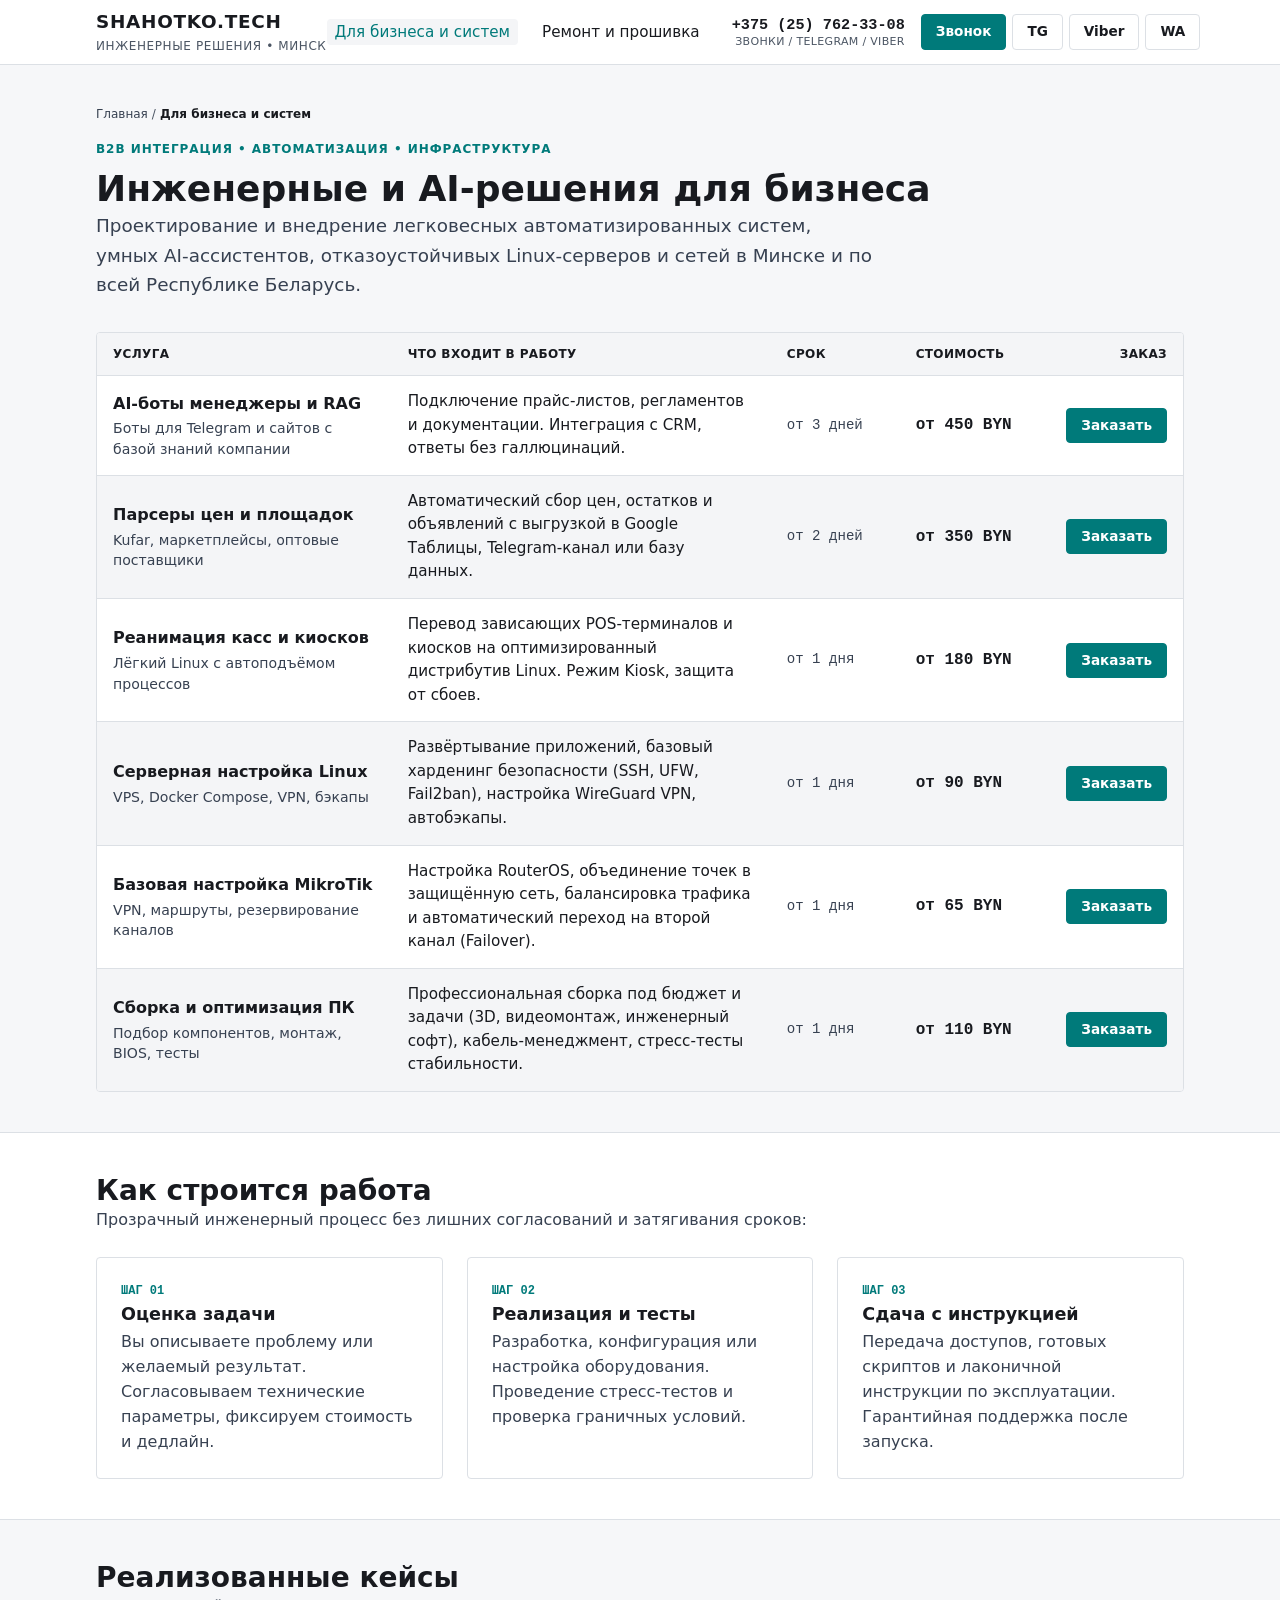
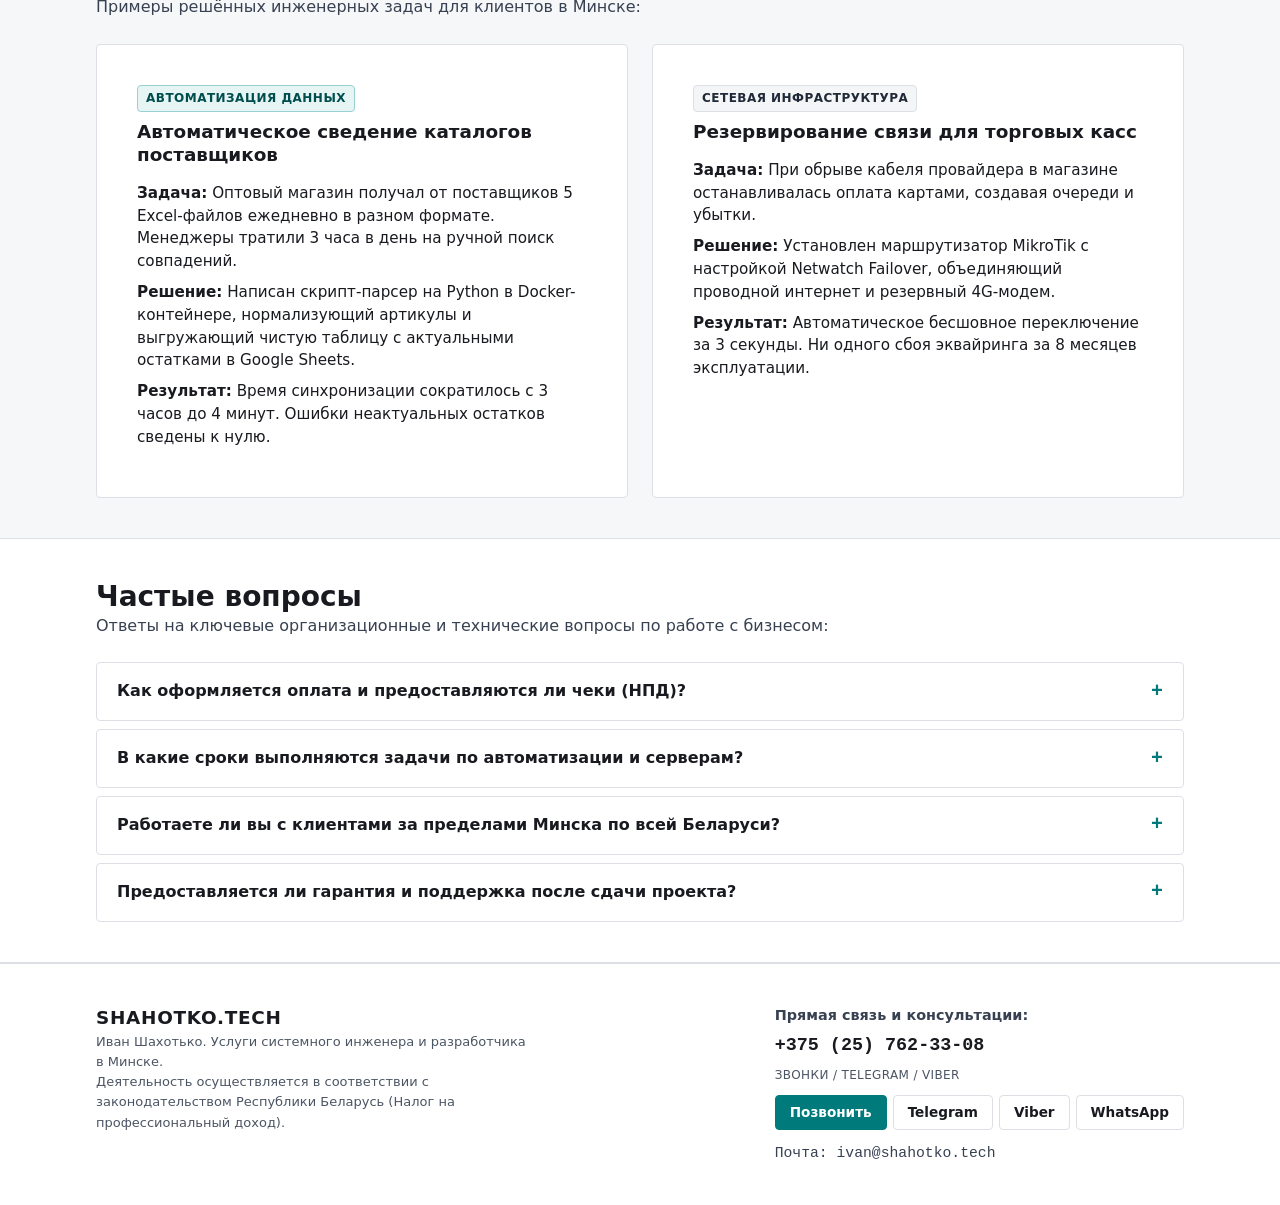
==== commit 0ecf5fca: "feat: add phone contacts, FAQ details blocks, soft background and static mobile header" ====
--- a/ai/index.html
+++ b/ai/index.html
@@ -35,8 +35,13 @@
       "name": "Беларусь"
     },
     "priceRange": "65 - 450 BYN",
+    "telephone": "+375257623308",
     "email": "ivan@shahotko.tech",
-    "sameAs": ["https://t.me/shtoo_on_tvorit"]
+    "sameAs": [
+      "https://t.me/shtoo_on_tvorit",
+      "viber://chat?number=%2B375257623308",
+      "https://wa.me/375257623308"
+    ]
   }
   </script>
 </head>
@@ -50,13 +55,26 @@
         <span class="brand-title">SHAHOTKO.TECH</span>
         <span class="brand-sub">Инженерные решения • Минск</span>
       </a>
-      <nav aria-label="Основная навигация">
-        <ul class="nav-links">
-          <li><a href="/ai/" class="active" aria-current="page">Для бизнеса и систем</a></li>
-          <li><a href="/repair/">Ремонт и прошивка</a></li>
-          <li><a href="https://t.me/shtoo_on_tvorit" class="btn btn-primary btn-sm" target="_blank" rel="noopener noreferrer">Написать в Telegram</a></li>
-        </ul>
-      </nav>
+      <div class="header-right">
+        <nav aria-label="Основная навигация">
+          <ul class="nav-links">
+            <li><a href="/ai/" class="active" aria-current="page">Для бизнеса и систем</a></li>
+            <li><a href="/repair/">Ремонт и прошивка</a></li>
+          </ul>
+        </nav>
+        <div class="header-contacts">
+          <a href="tel:+375257623308" class="header-phone">
+            <span class="header-phone-val">+375 (25) 762-33-08</span>
+            <span class="header-phone-sub">Звонки / Telegram / Viber</span>
+          </a>
+          <div class="header-channels">
+            <a href="tel:+375257623308" class="btn btn-primary btn-sm" title="Позвонить прямо сейчас">Звонок</a>
+            <a href="https://t.me/shtoo_on_tvorit" class="btn btn-secondary btn-sm" target="_blank" rel="noopener noreferrer" title="Написать в Telegram">TG</a>
+            <a href="viber://chat?number=%2B375257623308" class="btn btn-secondary btn-sm" title="Написать в Viber">Viber</a>
+            <a href="https://wa.me/375257623308" class="btn btn-secondary btn-sm" target="_blank" rel="noopener noreferrer" title="Написать в WhatsApp">WA</a>
+          </div>
+        </div>
+      </div>
     </div>
   </header>
 
@@ -219,6 +237,50 @@
         </div>
       </div>
     </section>
+
+    <!-- FAQ Section -->
+    <section class="section section-alt" id="faq" aria-labelledby="faq-title">
+      <div class="container">
+        <h2 id="faq-title">Частые вопросы</h2>
+        <p>Ответы на ключевые организационные и технические вопросы по работе с бизнесом:</p>
+
+        <div class="faq-list">
+          <details class="faq-item">
+            <summary class="faq-summary">Как оформляется оплата и предоставляются ли чеки (НПД)?</summary>
+            <div class="faq-content">
+              <p>Деятельность ведётся официально в рамках налогового режима «Налог на профессиональный доход» (НПД) Республики Беларусь. После каждой оплаты формируется и отправляется официальный электронный чек через приложение «Профдоход» Министерства по налогам и сборам РБ (с QR-кодом для налоговой отчётности). С юридическими лицами и индивидуальными предпринимателями заключается договор-счёт с выдачей акта выполненных работ.</p>
+            </div>
+          </details>
+
+          <details class="faq-item">
+            <summary class="faq-summary">В какие сроки выполняются задачи по автоматизации и серверам?</summary>
+            <div class="faq-content">
+              <p>Типовые инфраструктурные задачи (настройка Linux, WireGuard VPN, базовый MikroTik с резервированием двух провайдеров) выполняются в течение 1–2 рабочих дней. Разработка AI-ботов и парсеров данных занимает от 2 до 5 рабочих дней в зависимости от структуры каталогов и объёма данных. Точный дедлайн фиксируется до начала работ.</p>
+            </div>
+          </details>
+
+          <details class="faq-item">
+            <summary class="faq-summary">Работаете ли вы с клиентами за пределами Минска по всей Беларуси?</summary>
+            <div class="faq-content">
+              <p>Да. Более 90% задач по разработке AI-ботов, парсеров, администрированию Linux и настройке RouterOS выполняются полностью удалённо (через защищённый SSH, AnyDesk или API) по всей территории Республики Беларусь. Для физического монтажа сетей, сборки рабочих станций и реанимации кассового оборудования возможен выезд по Минску и Минской области.</p>
+            </div>
+          </details>
+
+          <details class="faq-item">
+            <summary class="faq-summary">Предоставляется ли гарантия и поддержка после сдачи проекта?</summary>
+            <div class="faq-content">
+              <p>Да. На все программные решения действует гарантийный период 30 дней: бесплатное устранение любых скрытых дефектов или корректировка логики при изменении версий API и форматов данных. К каждому проекту прилагается лаконичная инструкция по эксплуатации и передаются исходные коды.</p>
+              <div class="faq-action-row">
+                <a href="tel:+375257623308" class="btn btn-primary btn-sm">Позвонить: +375 (25) 762-33-08</a>
+                <a href="https://t.me/shtoo_on_tvorit" class="btn btn-secondary btn-sm" target="_blank" rel="noopener noreferrer">Telegram</a>
+                <a href="viber://chat?number=%2B375257623308" class="btn btn-secondary btn-sm">Viber</a>
+                <a href="https://wa.me/375257623308" class="btn btn-secondary btn-sm" target="_blank" rel="noopener noreferrer">WhatsApp</a>
+              </div>
+            </div>
+          </details>
+        </div>
+      </div>
+    </section>
   </main>
 
   <!-- Footer -->
@@ -232,9 +294,16 @@
         </p>
       </div>
       <div class="footer-contacts">
-        <strong>Прямая связь:</strong>
-        <a href="https://t.me/shtoo_on_tvorit" target="_blank" rel="noopener noreferrer">Telegram: @shtoo_on_tvorit</a>
-        <a href="mailto:ivan@shahotko.tech">Почта: ivan@shahotko.tech</a>
+        <strong>Прямая связь и консультации:</strong>
+        <a href="tel:+375257623308" class="footer-phone-val">+375 (25) 762-33-08</a>
+        <span class="footer-phone-sub">Звонки / Telegram / Viber</span>
+        <div class="footer-messenger-btns">
+          <a href="tel:+375257623308" class="btn btn-sm btn-primary">Позвонить</a>
+          <a href="https://t.me/shtoo_on_tvorit" class="btn btn-sm btn-secondary" target="_blank" rel="noopener noreferrer">Telegram</a>
+          <a href="viber://chat?number=%2B375257623308" class="btn btn-sm btn-secondary">Viber</a>
+          <a href="https://wa.me/375257623308" class="btn btn-sm btn-secondary" target="_blank" rel="noopener noreferrer">WhatsApp</a>
+        </div>
+        <a href="mailto:ivan@shahotko.tech" class="footer-email">Почта: ivan@shahotko.tech</a>
       </div>
     </div>
   </footer>
--- a/assets/style.css
+++ b/assets/style.css
@@ -2,7 +2,7 @@
    Light theme • High contrast (WCAG AA) • No gradients • No shadows */
 
 :root {
-  --bg-primary: #FFFFFF;
+  --bg-primary: #F6F7F9;
   --bg-alt: #F4F5F7;
   --bg-card: #FFFFFF;
   --border-color: #DCE0E5;
@@ -118,13 +118,13 @@
 }
 
 .section-alt {
-  background: var(--bg-alt);
+  background: #FFFFFF;
   border-top: 1px solid var(--border-color);
   border-bottom: 1px solid var(--border-color);
 }
 
 .site-header {
-  background: var(--bg-primary);
+  background: #FFFFFF;
   border-bottom: 1px solid var(--border-color);
   position: sticky;
   top: 0;
@@ -135,13 +135,14 @@
   display: flex;
   align-items: center;
   justify-content: space-between;
-  height: 64px;
+  min-height: 64px;
 }
 
 .brand {
   display: flex;
   flex-direction: column;
   text-decoration: none;
+  flex-shrink: 0;
 }
 .brand:hover { text-decoration: none; }
 .brand-title {
@@ -157,10 +158,16 @@
   letter-spacing: 0.05em;
 }
 
+.header-right {
+  display: flex;
+  align-items: center;
+  gap: var(--spacing-lg);
+}
+
 .nav-links {
   display: flex;
   align-items: center;
-  gap: var(--spacing-lg);
+  gap: var(--spacing-md);
   list-style: none;
 }
 .nav-links a {
@@ -169,12 +176,55 @@
   font-size: 0.95rem;
   padding: var(--spacing-xs) var(--spacing-sm);
   border-radius: var(--border-radius);
+  white-space: nowrap;
 }
 .nav-links a:hover,
 .nav-links a.active {
   color: var(--accent);
   text-decoration: none;
   background: var(--bg-alt);
+}
+
+.header-contacts {
+  display: flex;
+  align-items: center;
+  gap: var(--spacing-md);
+}
+
+.header-phone {
+  display: flex;
+  flex-direction: column;
+  text-decoration: none;
+  text-align: right;
+  line-height: 1.25;
+}
+.header-phone:hover {
+  text-decoration: none;
+}
+.header-phone:hover .header-phone-val {
+  color: var(--accent);
+}
+
+.header-phone-val {
+  font-family: var(--font-mono);
+  font-size: 0.95rem;
+  font-weight: 700;
+  color: var(--text-primary);
+  white-space: nowrap;
+}
+
+.header-phone-sub {
+  font-size: 11px;
+  color: var(--text-muted);
+  text-transform: uppercase;
+  letter-spacing: 0.03em;
+  white-space: nowrap;
+}
+
+.header-channels {
+  display: flex;
+  align-items: center;
+  gap: 6px;
 }
 
 /* Buttons */
@@ -624,10 +674,83 @@
 }
 .benefit-card h3 { font-size: 1.1rem; margin-bottom: var(--spacing-xs); }
 
+/* FAQ Section (HTML5 <details> & <summary>) */
+.faq-list {
+  display: flex;
+  flex-direction: column;
+  gap: var(--spacing-sm);
+  margin-top: var(--spacing-lg);
+}
+
+.faq-item {
+  background: var(--bg-card);
+  border: 1px solid var(--border-color);
+  border-radius: var(--border-radius);
+  transition: border-color 0.15s ease;
+  overflow: hidden;
+}
+.faq-item:hover {
+  border-color: #B0B8C2;
+}
+.faq-item[open] {
+  border-color: var(--accent);
+}
+
+.faq-summary {
+  padding: 16px 20px;
+  font-weight: 600;
+  font-size: 1rem;
+  color: var(--text-primary);
+  cursor: pointer;
+  list-style: none;
+  display: flex;
+  align-items: center;
+  justify-content: space-between;
+  user-select: none;
+}
+.faq-summary::-webkit-details-marker {
+  display: none;
+}
+.faq-summary::after {
+  content: "+";
+  font-family: var(--font-mono);
+  font-size: 1.25rem;
+  font-weight: 700;
+  color: var(--accent);
+  margin-left: var(--spacing-md);
+  flex-shrink: 0;
+  line-height: 1;
+}
+.faq-item[open] .faq-summary::after {
+  content: "−";
+}
+
+.faq-content {
+  padding: 0 20px 18px 20px;
+  color: var(--text-secondary);
+  font-size: 0.95rem;
+  line-height: 1.6;
+  border-top: 1px solid var(--border-color);
+  padding-top: 14px;
+}
+.faq-content p {
+  margin-bottom: var(--spacing-xs);
+}
+.faq-content p:last-child {
+  margin-bottom: 0;
+}
+.faq-action-row {
+  display: flex;
+  flex-wrap: wrap;
+  align-items: center;
+  gap: 8px;
+  margin-top: 14px;
+}
+
 /* Footer */
 .site-footer {
   margin-top: auto;
-  background: var(--bg-alt);
+  background: #FFFFFF;
   border-top: 1px solid var(--border-color);
   padding: var(--spacing-xl) 0;
   font-size: 0.9rem;
@@ -643,11 +766,37 @@
 .footer-contacts {
   display: flex;
   flex-direction: column;
-  gap: var(--spacing-xs);
-}
-.footer-contacts a {
-  font-family: var(--font-mono);
-  color: var(--text-primary);
+  gap: 6px;
+}
+.footer-phone-val {
+  font-family: var(--font-mono);
+  font-size: 1.15rem;
+  font-weight: 700;
+  color: var(--text-primary);
+  text-decoration: none;
+}
+.footer-phone-val:hover {
+  color: var(--accent);
+  text-decoration: underline;
+}
+.footer-phone-sub {
+  font-size: 12px;
+  color: var(--text-muted);
+  text-transform: uppercase;
+  letter-spacing: 0.03em;
+}
+.footer-messenger-btns {
+  display: flex;
+  align-items: center;
+  flex-wrap: wrap;
+  gap: 6px;
+  margin-top: 4px;
+  margin-bottom: 6px;
+}
+.footer-email {
+  font-family: var(--font-mono);
+  font-size: 0.92rem;
+  color: var(--text-secondary);
 }
 .footer-npd {
   font-size: 13px;
@@ -660,18 +809,50 @@
    Responsive Adaptations (<= 768px Mobile First reflow)
    ========================================================================== */
 @media (max-width: 768px) {
+  .site-header {
+    position: static;
+    top: auto;
+  }
+
   .header-inner {
     height: auto;
     padding: var(--spacing-md) 0;
     flex-direction: column;
-    align-items: flex-start;
+    align-items: stretch;
     gap: var(--spacing-md);
+  }
+
+  .header-right {
+    flex-direction: column;
+    align-items: stretch;
+    gap: var(--spacing-md);
+    width: 100%;
   }
 
   .nav-links {
     width: 100%;
     flex-wrap: wrap;
-    gap: var(--spacing-sm);
+    gap: var(--spacing-xs);
+  }
+
+  .header-contacts {
+    display: flex;
+    flex-direction: row;
+    justify-content: space-between;
+    align-items: center;
+    flex-wrap: wrap;
+    gap: 8px;
+    padding-top: 10px;
+    border-top: 1px solid var(--border-color);
+    width: 100%;
+  }
+
+  .header-phone {
+    text-align: left;
+  }
+
+  .header-channels {
+    flex-wrap: wrap;
   }
 
   .portal-grid,
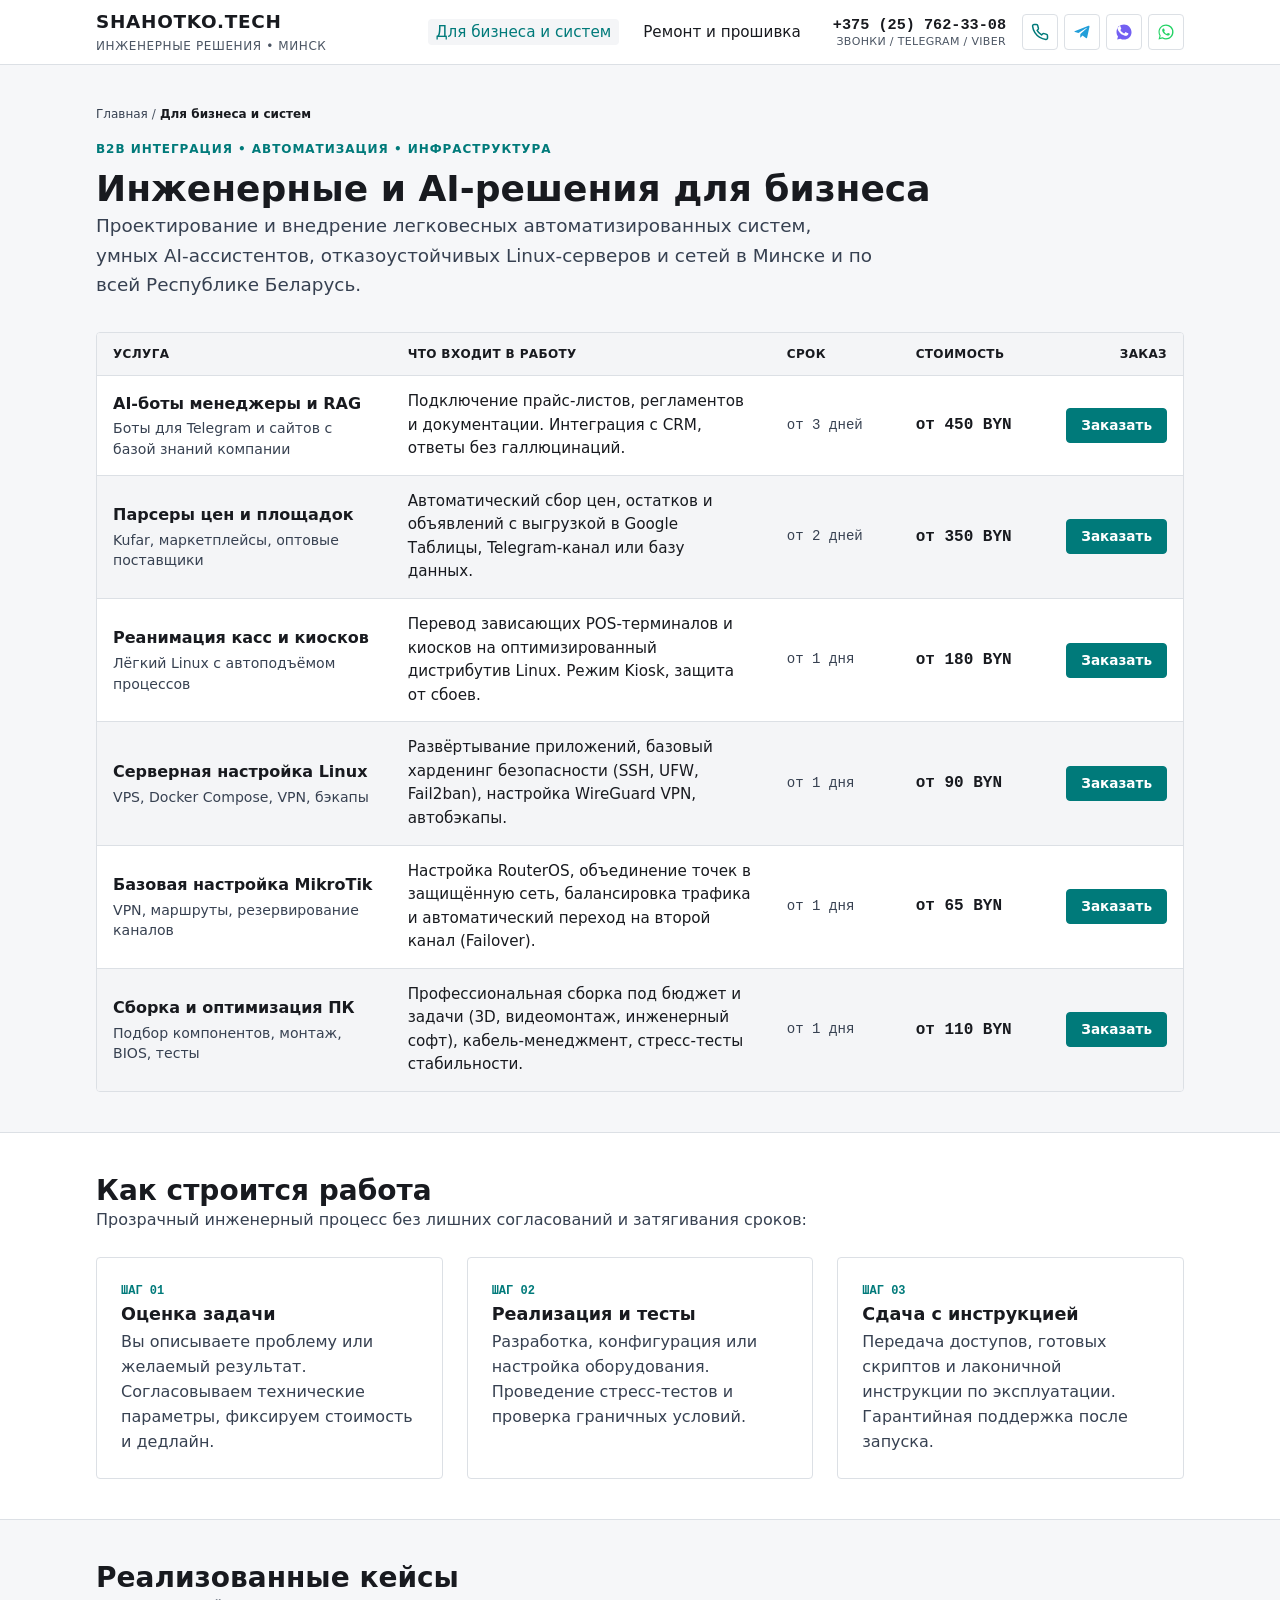
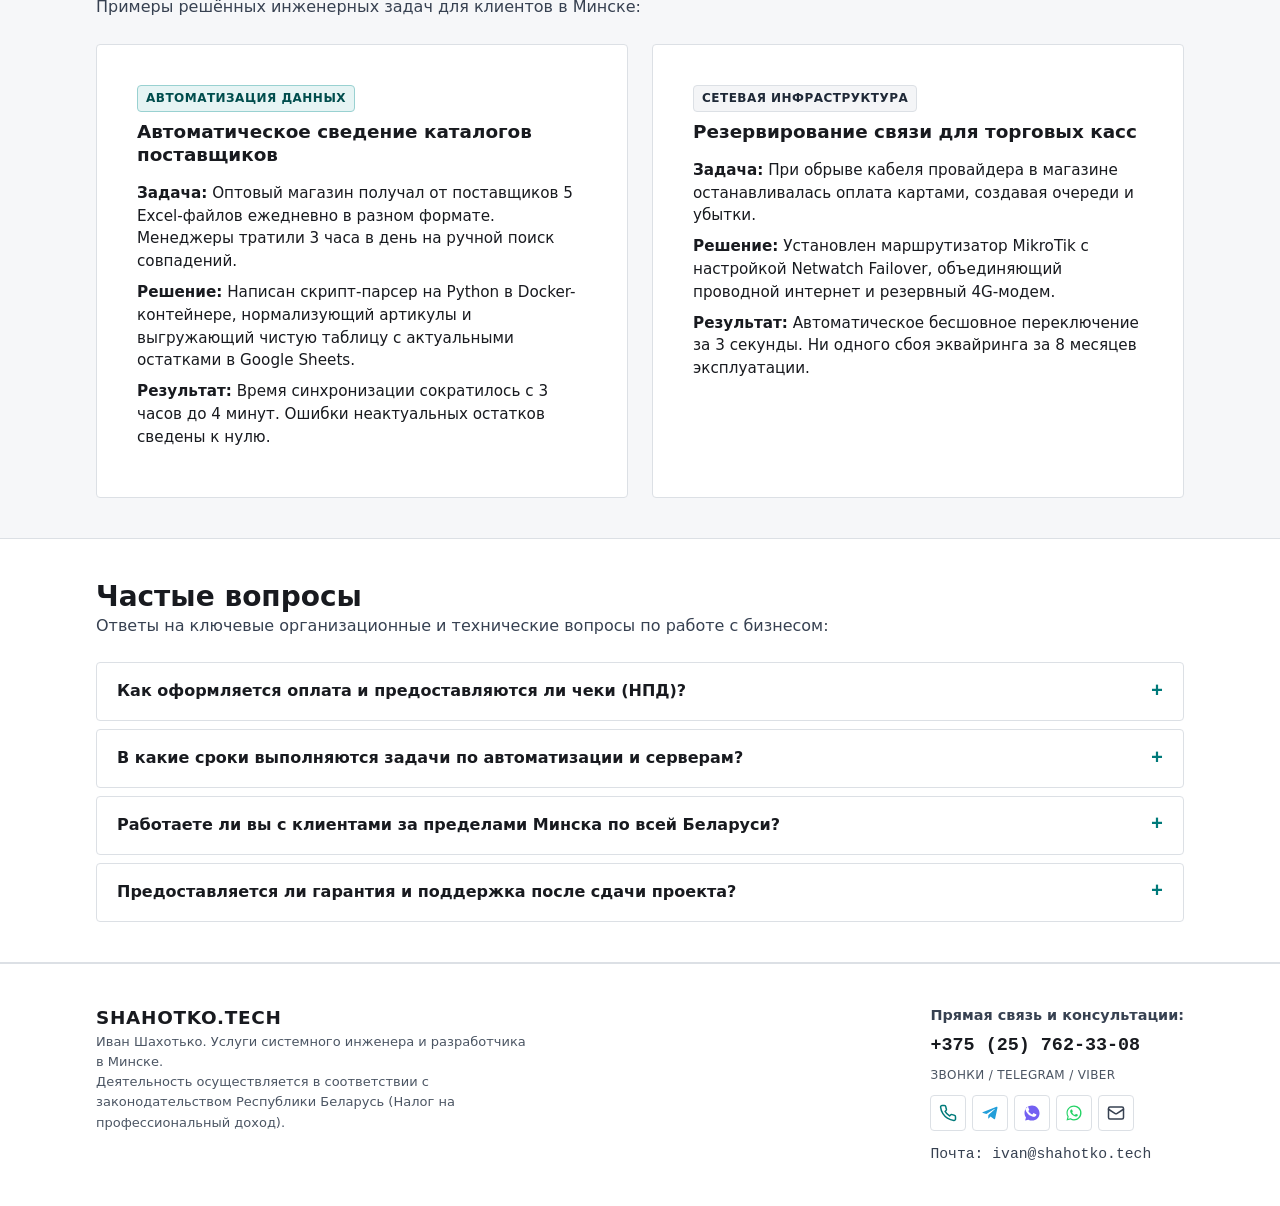
==== commit 5dce5519: "feat: replace text labels with native inline SVG icons for phone, Telegram, Viber, WhatsApp and mail" ====
--- a/ai/index.html
+++ b/ai/index.html
@@ -68,10 +68,18 @@
             <span class="header-phone-sub">Звонки / Telegram / Viber</span>
           </a>
           <div class="header-channels">
-            <a href="tel:+375257623308" class="btn btn-primary btn-sm" title="Позвонить прямо сейчас">Звонок</a>
-            <a href="https://t.me/shtoo_on_tvorit" class="btn btn-secondary btn-sm" target="_blank" rel="noopener noreferrer" title="Написать в Telegram">TG</a>
-            <a href="viber://chat?number=%2B375257623308" class="btn btn-secondary btn-sm" title="Написать в Viber">Viber</a>
-            <a href="https://wa.me/375257623308" class="btn btn-secondary btn-sm" target="_blank" rel="noopener noreferrer" title="Написать в WhatsApp">WA</a>
+            <a href="tel:+375257623308" class="btn-icon channel-call" title="Позвонить: +375 (25) 762-33-08" aria-label="Позвонить: +375 (25) 762-33-08">
+              <svg viewBox="0 0 24 24" fill="none" stroke="currentColor" stroke-width="2" stroke-linecap="round" stroke-linejoin="round" aria-hidden="true"><path d="M22 16.92v3a2 2 0 0 1-2.18 2 19.79 19.79 0 0 1-8.63-3.07 19.5 19.5 0 0 1-6-6 19.79 19.79 0 0 1-3.07-8.67A2 2 0 0 1 4.11 2h3a2 2 0 0 1 2 1.72 12.84 12.84 0 0 0 .7 2.81 2 2 0 0 1-.45 2.11L8.09 9.91a16 16 0 0 0 6 6l1.27-1.27a2 2 0 0 1 2.11-.45 12.84 12.84 0 0 0 2.81.7A2 2 0 0 1 22 16.92z"/></svg>
+            </a>
+            <a href="https://t.me/shtoo_on_tvorit" class="btn-icon channel-tg" target="_blank" rel="noopener noreferrer" title="Написать в Telegram" aria-label="Telegram">
+              <svg viewBox="0 0 24 24" fill="currentColor" aria-hidden="true"><path d="m20.665 3.717-17.73 6.837c-1.21.486-1.203 1.161-.222 1.462l4.552 1.42 10.532-6.645c.498-.303.953-.14.579.192l-8.533 7.701h-.002l-.313 4.674c.459 0 .661-.21.917-.46l2.203-2.14 4.58 3.385c.844.464 1.452.226 1.663-.785l3.01-14.18c.309-1.238-.472-1.8-1.466-1.446z"/></svg>
+            </a>
+            <a href="viber://chat?number=%2B375257623308" class="btn-icon channel-viber" title="Написать в Viber" aria-label="Viber">
+              <svg viewBox="0 0 24 24" fill="currentColor" aria-hidden="true"><path d="M12.02 2C6.5 2 2 6.42 2 11.87c0 2.24.74 4.31 2 5.99L2.83 22l4.32-1.14c1.47.78 3.14 1.22 4.87 1.22 5.52 0 10.02-4.42 10.02-9.87S17.54 2 12.02 2zm4.83 13.91c-.22.61-1.09 1.15-1.74 1.23-.63.08-1.45.11-4.2-1.03-3.52-1.45-5.79-5.02-5.96-5.26-.18-.24-1.43-1.9-1.43-3.63 0-1.73.9-2.58 1.22-2.92.32-.35.71-.43.95-.43.24 0 .47.01.67.02.22.01.5-.08.79.61.29.71 1 2.45 1.09 2.62.09.17.15.39.03.62-.11.24-.17.39-.35.6-.17.21-.37.47-.52.63-.17.17-.36.37-.16.72.2.35.91 1.5 1.95 2.43 1.34 1.2 2.47 1.56 2.82 1.74.35.17.56.15.76-.09.2-.24.88-1.03 1.12-1.38.24-.35.47-.29.79-.17.32.12 2.04.96 2.39 1.14.35.17.59.27.67.41.09.15.09.84-.13 1.46zm-2.07-5.08a4.9 4.9 0 0 0-3.32-3.32.74.74 0 0 0-.91.53.74.74 0 0 0 .53.91 3.42 3.42 0 0 1 2.32 2.32c.07.35.4.58.74.58.06 0 .11 0 .17-.03.38-.1.6-.47.47-.99zm1.78 0a6.76 6.76 0 0 0-4.58-4.58.74.74 0 0 0-.91.53.74.74 0 0 0 .53.91 5.28 5.28 0 0 1 3.58 3.58c.07.35.4.58.74.58.06 0 .11 0 .17-.03.38-.1.6-.47.47-.99z"/></svg>
+            </a>
+            <a href="https://wa.me/375257623308" class="btn-icon channel-wa" target="_blank" rel="noopener noreferrer" title="Написать в WhatsApp" aria-label="WhatsApp">
+              <svg viewBox="0 0 24 24" fill="currentColor" aria-hidden="true"><path d="M12.004 2c-5.518 0-9.996 4.478-9.996 9.996 0 1.763.459 3.486 1.332 5.006L2 22l5.13-1.345c1.468.802 3.125 1.225 4.874 1.225 5.518 0 9.996-4.478 9.996-9.996 0-2.67-1.04-5.18-2.928-7.068A9.93 9.93 0 0 0 12.004 2zm0 18.293c-1.536 0-3.042-.413-4.354-1.194l-.312-.185-3.23.847.862-3.148-.204-.324a8.273 8.273 0 0 1-1.266-4.293c0-4.577 3.725-8.302 8.304-8.302a8.25 8.25 0 0 1 5.875 2.433 8.25 8.25 0 0 1 2.433 5.874c0 4.577-3.725 8.292-8.308 8.292zm4.553-6.208c-.25-.125-1.478-.73-1.707-.812-.23-.083-.397-.125-.564.125-.167.25-.647.812-.793.979-.146.167-.292.188-.542.063-.25-.125-1.055-.389-2.01-1.24-.743-.663-1.245-1.482-1.391-1.732-.146-.25-.016-.385.11-.51.112-.112.25-.292.375-.438.125-.146.167-.25.25-.417.083-.167.042-.313-.021-.438-.063-.125-.564-1.356-.772-1.856-.203-.487-.41-.421-.564-.429-.146-.008-.313-.01-.48-.01-.167 0-.438.063-.667.313-.23.25-.876.856-.876 2.087s.897 2.42 1.022 2.587c.125.167 1.764 2.693 4.274 3.777.597.258 1.064.412 1.428.528.6.191 1.146.164 1.577.1.48-.072 1.478-.604 1.687-1.188.209-.584.209-1.084.146-1.188-.063-.104-.23-.167-.48-.292z"/></svg>
+            </a>
           </div>
         </div>
       </div>
@@ -271,10 +279,22 @@
             <div class="faq-content">
               <p>Да. На все программные решения действует гарантийный период 30 дней: бесплатное устранение любых скрытых дефектов или корректировка логики при изменении версий API и форматов данных. К каждому проекту прилагается лаконичная инструкция по эксплуатации и передаются исходные коды.</p>
               <div class="faq-action-row">
-                <a href="tel:+375257623308" class="btn btn-primary btn-sm">Позвонить: +375 (25) 762-33-08</a>
-                <a href="https://t.me/shtoo_on_tvorit" class="btn btn-secondary btn-sm" target="_blank" rel="noopener noreferrer">Telegram</a>
-                <a href="viber://chat?number=%2B375257623308" class="btn btn-secondary btn-sm">Viber</a>
-                <a href="https://wa.me/375257623308" class="btn btn-secondary btn-sm" target="_blank" rel="noopener noreferrer">WhatsApp</a>
+                <a href="tel:+375257623308" class="btn btn-primary btn-sm">
+                  <svg width="16" height="16" viewBox="0 0 24 24" fill="none" stroke="currentColor" stroke-width="2" stroke-linecap="round" stroke-linejoin="round" aria-hidden="true"><path d="M22 16.92v3a2 2 0 0 1-2.18 2 19.79 19.79 0 0 1-8.63-3.07 19.5 19.5 0 0 1-6-6 19.79 19.79 0 0 1-3.07-8.67A2 2 0 0 1 4.11 2h3a2 2 0 0 1 2 1.72 12.84 12.84 0 0 0 .7 2.81 2 2 0 0 1-.45 2.11L8.09 9.91a16 16 0 0 0 6 6l1.27-1.27a2 2 0 0 1 2.11-.45 12.84 12.84 0 0 0 2.81.7A2 2 0 0 1 22 16.92z"/></svg>
+                  Позвонить: +375 (25) 762-33-08
+                </a>
+                <a href="https://t.me/shtoo_on_tvorit" class="btn btn-secondary btn-sm" target="_blank" rel="noopener noreferrer">
+                  <svg width="16" height="16" viewBox="0 0 24 24" fill="currentColor" aria-hidden="true"><path d="m20.665 3.717-17.73 6.837c-1.21.486-1.203 1.161-.222 1.462l4.552 1.42 10.532-6.645c.498-.303.953-.14.579.192l-8.533 7.701h-.002l-.313 4.674c.459 0 .661-.21.917-.46l2.203-2.14 4.58 3.385c.844.464 1.452.226 1.663-.785l3.01-14.18c.309-1.238-.472-1.8-1.466-1.446z"/></svg>
+                  Telegram
+                </a>
+                <a href="viber://chat?number=%2B375257623308" class="btn btn-secondary btn-sm">
+                  <svg width="16" height="16" viewBox="0 0 24 24" fill="currentColor" aria-hidden="true"><path d="M12.02 2C6.5 2 2 6.42 2 11.87c0 2.24.74 4.31 2 5.99L2.83 22l4.32-1.14c1.47.78 3.14 1.22 4.87 1.22 5.52 0 10.02-4.42 10.02-9.87S17.54 2 12.02 2zm4.83 13.91c-.22.61-1.09 1.15-1.74 1.23-.63.08-1.45.11-4.2-1.03-3.52-1.45-5.79-5.02-5.96-5.26-.18-.24-1.43-1.9-1.43-3.63 0-1.73.9-2.58 1.22-2.92.32-.35.71-.43.95-.43.24 0 .47.01.67.02.22.01.5-.08.79.61.29.71 1 2.45 1.09 2.62.09.17.15.39.03.62-.11.24-.17.39-.35.6-.17.21-.37.47-.52.63-.17.17-.36.37-.16.72.2.35.91 1.5 1.95 2.43 1.34 1.2 2.47 1.56 2.82 1.74.35.17.56.15.76-.09.2-.24.88-1.03 1.12-1.38.24-.35.47-.29.79-.17.32.12 2.04.96 2.39 1.14.35.17.59.27.67.41.09.15.09.84-.13 1.46zm-2.07-5.08a4.9 4.9 0 0 0-3.32-3.32.74.74 0 0 0-.91.53.74.74 0 0 0 .53.91 3.42 3.42 0 0 1 2.32 2.32c.07.35.4.58.74.58.06 0 .11 0 .17-.03.38-.1.6-.47.47-.99zm1.78 0a6.76 6.76 0 0 0-4.58-4.58.74.74 0 0 0-.91.53.74.74 0 0 0 .53.91 5.28 5.28 0 0 1 3.58 3.58c.07.35.4.58.74.58.06 0 .11 0 .17-.03.38-.1.6-.47.47-.99z"/></svg>
+                  Viber
+                </a>
+                <a href="https://wa.me/375257623308" class="btn btn-secondary btn-sm" target="_blank" rel="noopener noreferrer">
+                  <svg width="16" height="16" viewBox="0 0 24 24" fill="currentColor" aria-hidden="true"><path d="M12.004 2c-5.518 0-9.996 4.478-9.996 9.996 0 1.763.459 3.486 1.332 5.006L2 22l5.13-1.345c1.468.802 3.125 1.225 4.874 1.225 5.518 0 9.996-4.478 9.996-9.996 0-2.67-1.04-5.18-2.928-7.068A9.93 9.93 0 0 0 12.004 2zm0 18.293c-1.536 0-3.042-.413-4.354-1.194l-.312-.185-3.23.847.862-3.148-.204-.324a8.273 8.273 0 0 1-1.266-4.293c0-4.577 3.725-8.302 8.304-8.302a8.25 8.25 0 0 1 5.875 2.433 8.25 8.25 0 0 1 2.433 5.874c0 4.577-3.725 8.292-8.308 8.292zm4.553-6.208c-.25-.125-1.478-.73-1.707-.812-.23-.083-.397-.125-.564.125-.167.25-.647.812-.793.979-.146.167-.292.188-.542.063-.25-.125-1.055-.389-2.01-1.24-.743-.663-1.245-1.482-1.391-1.732-.146-.25-.016-.385.11-.51.112-.112.25-.292.375-.438.125-.146.167-.25.25-.417.083-.167.042-.313-.021-.438-.063-.125-.564-1.356-.772-1.856-.203-.487-.41-.421-.564-.429-.146-.008-.313-.01-.48-.01-.167 0-.438.063-.667.313-.23.25-.876.856-.876 2.087s.897 2.42 1.022 2.587c.125.167 1.764 2.693 4.274 3.777.597.258 1.064.412 1.428.528.6.191 1.146.164 1.577.1.48-.072 1.478-.604 1.687-1.188.209-.584.209-1.084.146-1.188-.063-.104-.23-.167-.48-.292z"/></svg>
+                  WhatsApp
+                </a>
               </div>
             </div>
           </details>
@@ -298,10 +318,21 @@
         <a href="tel:+375257623308" class="footer-phone-val">+375 (25) 762-33-08</a>
         <span class="footer-phone-sub">Звонки / Telegram / Viber</span>
         <div class="footer-messenger-btns">
-          <a href="tel:+375257623308" class="btn btn-sm btn-primary">Позвонить</a>
-          <a href="https://t.me/shtoo_on_tvorit" class="btn btn-sm btn-secondary" target="_blank" rel="noopener noreferrer">Telegram</a>
-          <a href="viber://chat?number=%2B375257623308" class="btn btn-sm btn-secondary">Viber</a>
-          <a href="https://wa.me/375257623308" class="btn btn-sm btn-secondary" target="_blank" rel="noopener noreferrer">WhatsApp</a>
+          <a href="tel:+375257623308" class="btn-icon channel-call" title="Позвонить: +375 (25) 762-33-08" aria-label="Позвонить">
+            <svg viewBox="0 0 24 24" fill="none" stroke="currentColor" stroke-width="2" stroke-linecap="round" stroke-linejoin="round" aria-hidden="true"><path d="M22 16.92v3a2 2 0 0 1-2.18 2 19.79 19.79 0 0 1-8.63-3.07 19.5 19.5 0 0 1-6-6 19.79 19.79 0 0 1-3.07-8.67A2 2 0 0 1 4.11 2h3a2 2 0 0 1 2 1.72 12.84 12.84 0 0 0 .7 2.81 2 2 0 0 1-.45 2.11L8.09 9.91a16 16 0 0 0 6 6l1.27-1.27a2 2 0 0 1 2.11-.45 12.84 12.84 0 0 0 2.81.7A2 2 0 0 1 22 16.92z"/></svg>
+          </a>
+          <a href="https://t.me/shtoo_on_tvorit" class="btn-icon channel-tg" target="_blank" rel="noopener noreferrer" title="Написать в Telegram" aria-label="Telegram">
+            <svg viewBox="0 0 24 24" fill="currentColor" aria-hidden="true"><path d="m20.665 3.717-17.73 6.837c-1.21.486-1.203 1.161-.222 1.462l4.552 1.42 10.532-6.645c.498-.303.953-.14.579.192l-8.533 7.701h-.002l-.313 4.674c.459 0 .661-.21.917-.46l2.203-2.14 4.58 3.385c.844.464 1.452.226 1.663-.785l3.01-14.18c.309-1.238-.472-1.8-1.466-1.446z"/></svg>
+          </a>
+          <a href="viber://chat?number=%2B375257623308" class="btn-icon channel-viber" title="Написать в Viber" aria-label="Viber">
+            <svg viewBox="0 0 24 24" fill="currentColor" aria-hidden="true"><path d="M12.02 2C6.5 2 2 6.42 2 11.87c0 2.24.74 4.31 2 5.99L2.83 22l4.32-1.14c1.47.78 3.14 1.22 4.87 1.22 5.52 0 10.02-4.42 10.02-9.87S17.54 2 12.02 2zm4.83 13.91c-.22.61-1.09 1.15-1.74 1.23-.63.08-1.45.11-4.2-1.03-3.52-1.45-5.79-5.02-5.96-5.26-.18-.24-1.43-1.9-1.43-3.63 0-1.73.9-2.58 1.22-2.92.32-.35.71-.43.95-.43.24 0 .47.01.67.02.22.01.5-.08.79.61.29.71 1 2.45 1.09 2.62.09.17.15.39.03.62-.11.24-.17.39-.35.6-.17.21-.37.47-.52.63-.17.17-.36.37-.16.72.2.35.91 1.5 1.95 2.43 1.34 1.2 2.47 1.56 2.82 1.74.35.17.56.15.76-.09.2-.24.88-1.03 1.12-1.38.24-.35.47-.29.79-.17.32.12 2.04.96 2.39 1.14.35.17.59.27.67.41.09.15.09.84-.13 1.46zm-2.07-5.08a4.9 4.9 0 0 0-3.32-3.32.74.74 0 0 0-.91.53.74.74 0 0 0 .53.91 3.42 3.42 0 0 1 2.32 2.32c.07.35.4.58.74.58.06 0 .11 0 .17-.03.38-.1.6-.47.47-.99zm1.78 0a6.76 6.76 0 0 0-4.58-4.58.74.74 0 0 0-.91.53.74.74 0 0 0 .53.91 5.28 5.28 0 0 1 3.58 3.58c.07.35.4.58.74.58.06 0 .11 0 .17-.03.38-.1.6-.47.47-.99z"/></svg>
+          </a>
+          <a href="https://wa.me/375257623308" class="btn-icon channel-wa" target="_blank" rel="noopener noreferrer" title="Написать в WhatsApp" aria-label="WhatsApp">
+            <svg viewBox="0 0 24 24" fill="currentColor" aria-hidden="true"><path d="M12.004 2c-5.518 0-9.996 4.478-9.996 9.996 0 1.763.459 3.486 1.332 5.006L2 22l5.13-1.345c1.468.802 3.125 1.225 4.874 1.225 5.518 0 9.996-4.478 9.996-9.996 0-2.67-1.04-5.18-2.928-7.068A9.93 9.93 0 0 0 12.004 2zm0 18.293c-1.536 0-3.042-.413-4.354-1.194l-.312-.185-3.23.847.862-3.148-.204-.324a8.273 8.273 0 0 1-1.266-4.293c0-4.577 3.725-8.302 8.304-8.302a8.25 8.25 0 0 1 5.875 2.433 8.25 8.25 0 0 1 2.433 5.874c0 4.577-3.725 8.292-8.308 8.292zm4.553-6.208c-.25-.125-1.478-.73-1.707-.812-.23-.083-.397-.125-.564.125-.167.25-.647.812-.793.979-.146.167-.292.188-.542.063-.25-.125-1.055-.389-2.01-1.24-.743-.663-1.245-1.482-1.391-1.732-.146-.25-.016-.385.11-.51.112-.112.25-.292.375-.438.125-.146.167-.25.25-.417.083-.167.042-.313-.021-.438-.063-.125-.564-1.356-.772-1.856-.203-.487-.41-.421-.564-.429-.146-.008-.313-.01-.48-.01-.167 0-.438.063-.667.313-.23.25-.876.856-.876 2.087s.897 2.42 1.022 2.587c.125.167 1.764 2.693 4.274 3.777.597.258 1.064.412 1.428.528.6.191 1.146.164 1.577.1.48-.072 1.478-.604 1.687-1.188.209-.584.209-1.084.146-1.188-.063-.104-.23-.167-.48-.292z"/></svg>
+          </a>
+          <a href="mailto:ivan@shahotko.tech" class="btn-icon channel-mail" title="Написать на почту: ivan@shahotko.tech" aria-label="Почта">
+            <svg viewBox="0 0 24 24" fill="none" stroke="currentColor" stroke-width="2" stroke-linecap="round" stroke-linejoin="round" aria-hidden="true"><rect x="2" y="4" width="20" height="16" rx="2"/><path d="m22 7-8.97 5.7a1.94 1.94 0 0 1-2.06 0L2 7"/></svg>
+          </a>
         </div>
         <a href="mailto:ivan@shahotko.tech" class="footer-email">Почта: ivan@shahotko.tech</a>
       </div>
--- a/assets/style.css
+++ b/assets/style.css
@@ -239,10 +239,61 @@
   border: 1px solid transparent;
   cursor: pointer;
   text-decoration: none;
-  transition: background-color 0.15s ease, border-color 0.15s ease;
+  transition: background-color 0.15s ease, border-color 0.15s ease, color 0.15s ease;
   white-space: nowrap;
 }
 .btn:hover { text-decoration: none; }
+
+.btn svg {
+  flex-shrink: 0;
+  display: inline-block;
+  vertical-align: middle;
+  margin-right: 8px;
+}
+
+.btn-icon {
+  width: 36px;
+  height: 36px;
+  min-width: 36px;
+  padding: 0;
+  display: inline-flex;
+  align-items: center;
+  justify-content: center;
+  border-radius: var(--border-radius);
+  border: 1px solid var(--border-color);
+  background: #FFFFFF;
+  color: var(--text-primary);
+  text-decoration: none;
+  cursor: pointer;
+  transition: all 0.15s ease;
+  flex-shrink: 0;
+}
+.btn-icon svg {
+  width: 18px;
+  height: 18px;
+  display: block;
+  flex-shrink: 0;
+}
+.btn-icon:hover {
+  text-decoration: none;
+  border-color: var(--accent);
+  background: var(--bg-alt);
+}
+
+.btn-icon.channel-call { color: #007A7A; }
+.btn-icon.channel-call:hover { border-color: #007A7A; background: #E6F4F4; color: #005F5F; }
+
+.btn-icon.channel-tg { color: #229ED9; }
+.btn-icon.channel-tg:hover { border-color: #229ED9; background: #E8F5FD; color: #1B88BE; }
+
+.btn-icon.channel-viber { color: #7360F2; }
+.btn-icon.channel-viber:hover { border-color: #7360F2; background: #F2EFFF; color: #5B48DF; }
+
+.btn-icon.channel-wa { color: #25D366; }
+.btn-icon.channel-wa:hover { border-color: #25D366; background: #E8F8EE; color: #1EAE53; }
+
+.btn-icon.channel-mail { color: var(--text-secondary); }
+.btn-icon.channel-mail:hover { border-color: var(--text-primary); background: var(--bg-alt); color: var(--text-primary); }
 
 .btn-primary {
   background: var(--accent);
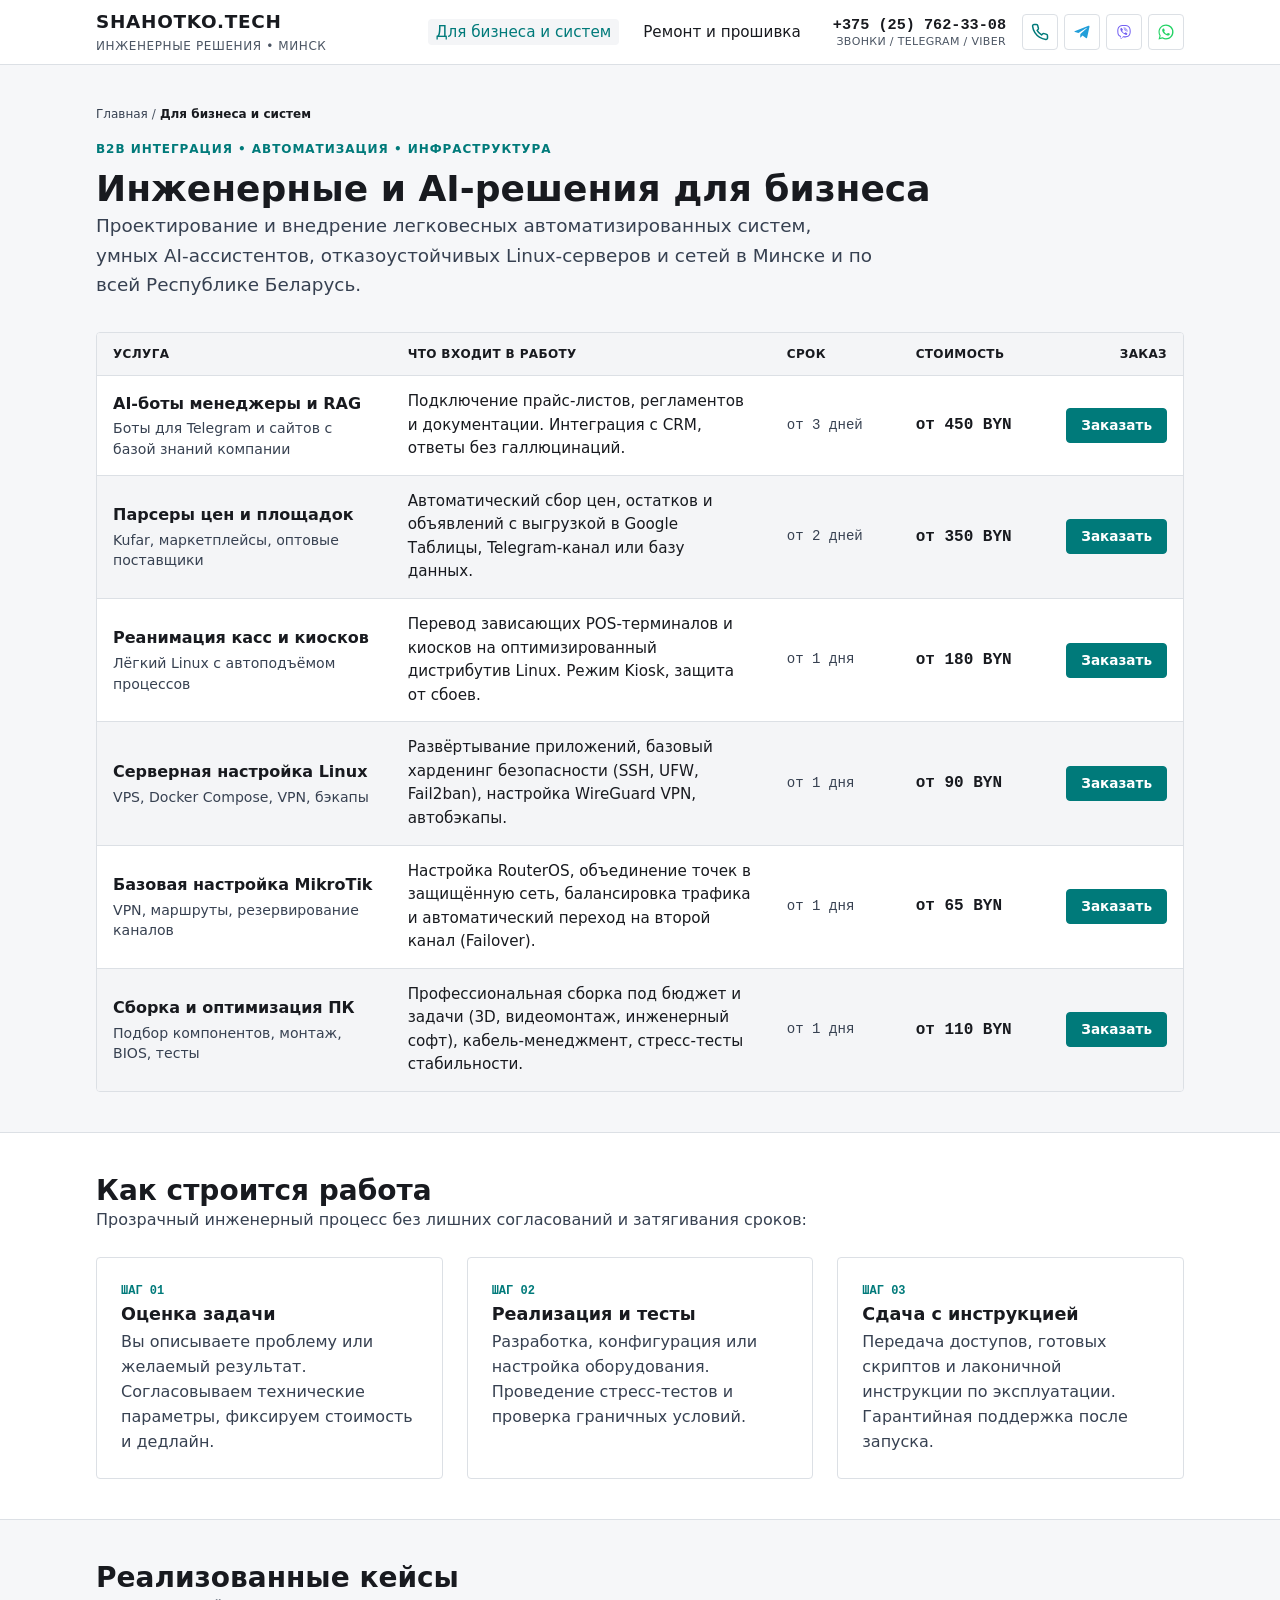
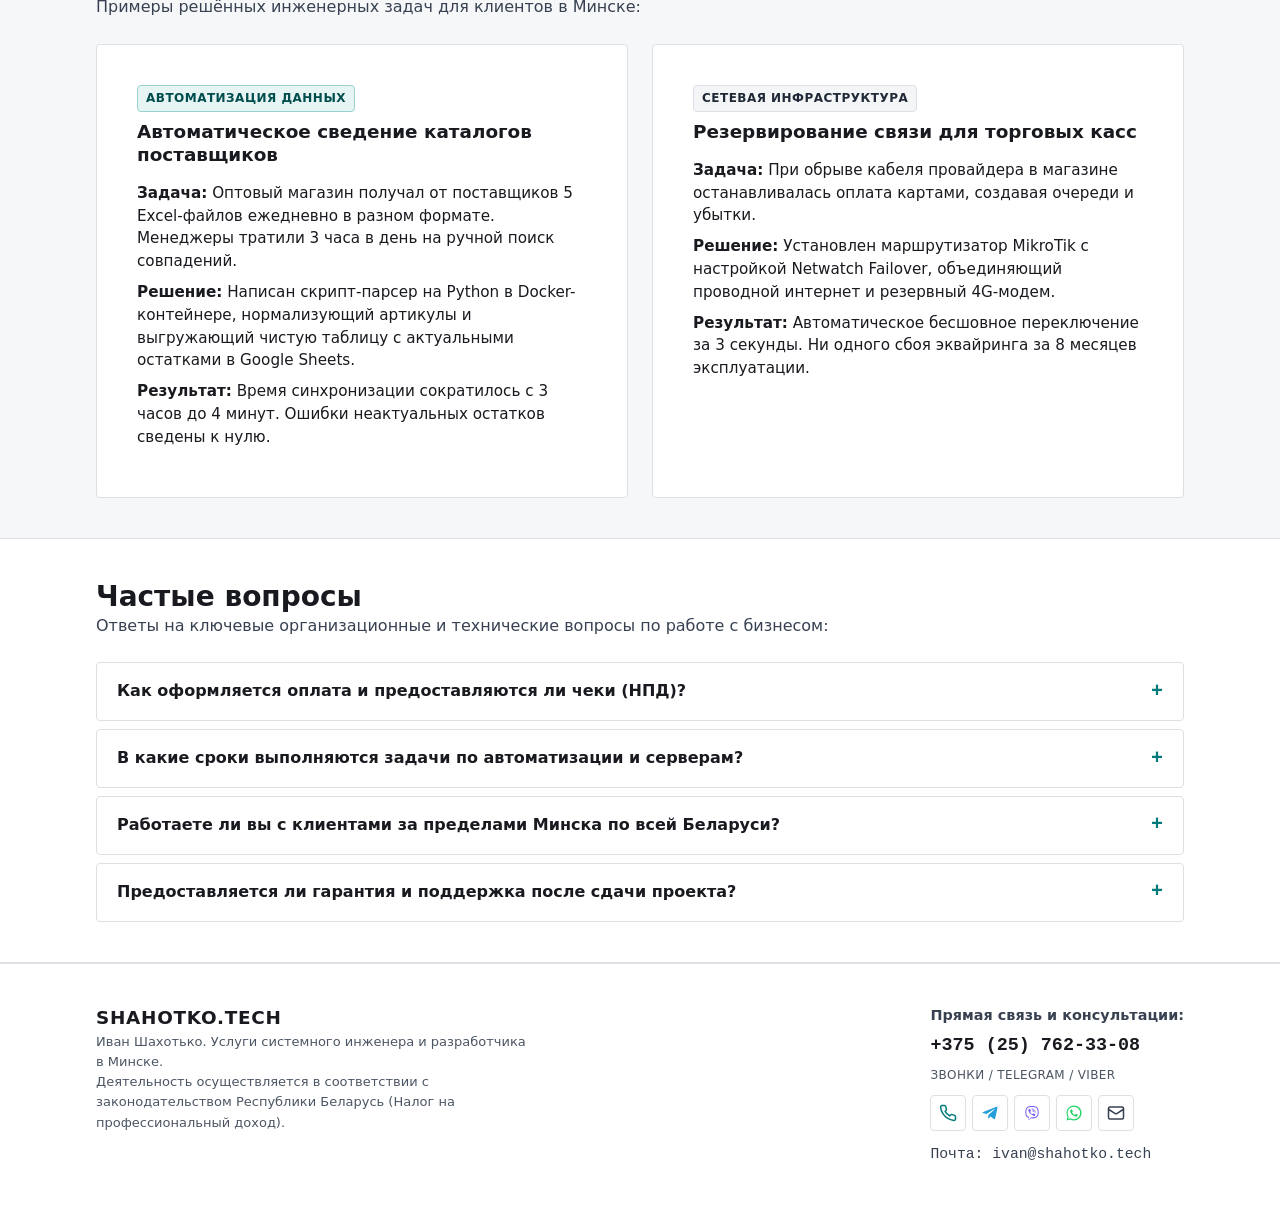
==== commit 2c86c44b: "fix: replace Viber icon with official Rakuten Viber vector geometry" ====
--- a/ai/index.html
+++ b/ai/index.html
@@ -75,7 +75,7 @@
               <svg viewBox="0 0 24 24" fill="currentColor" aria-hidden="true"><path d="m20.665 3.717-17.73 6.837c-1.21.486-1.203 1.161-.222 1.462l4.552 1.42 10.532-6.645c.498-.303.953-.14.579.192l-8.533 7.701h-.002l-.313 4.674c.459 0 .661-.21.917-.46l2.203-2.14 4.58 3.385c.844.464 1.452.226 1.663-.785l3.01-14.18c.309-1.238-.472-1.8-1.466-1.446z"/></svg>
             </a>
             <a href="viber://chat?number=%2B375257623308" class="btn-icon channel-viber" title="Написать в Viber" aria-label="Viber">
-              <svg viewBox="0 0 24 24" fill="currentColor" aria-hidden="true"><path d="M12.02 2C6.5 2 2 6.42 2 11.87c0 2.24.74 4.31 2 5.99L2.83 22l4.32-1.14c1.47.78 3.14 1.22 4.87 1.22 5.52 0 10.02-4.42 10.02-9.87S17.54 2 12.02 2zm4.83 13.91c-.22.61-1.09 1.15-1.74 1.23-.63.08-1.45.11-4.2-1.03-3.52-1.45-5.79-5.02-5.96-5.26-.18-.24-1.43-1.9-1.43-3.63 0-1.73.9-2.58 1.22-2.92.32-.35.71-.43.95-.43.24 0 .47.01.67.02.22.01.5-.08.79.61.29.71 1 2.45 1.09 2.62.09.17.15.39.03.62-.11.24-.17.39-.35.6-.17.21-.37.47-.52.63-.17.17-.36.37-.16.72.2.35.91 1.5 1.95 2.43 1.34 1.2 2.47 1.56 2.82 1.74.35.17.56.15.76-.09.2-.24.88-1.03 1.12-1.38.24-.35.47-.29.79-.17.32.12 2.04.96 2.39 1.14.35.17.59.27.67.41.09.15.09.84-.13 1.46zm-2.07-5.08a4.9 4.9 0 0 0-3.32-3.32.74.74 0 0 0-.91.53.74.74 0 0 0 .53.91 3.42 3.42 0 0 1 2.32 2.32c.07.35.4.58.74.58.06 0 .11 0 .17-.03.38-.1.6-.47.47-.99zm1.78 0a6.76 6.76 0 0 0-4.58-4.58.74.74 0 0 0-.91.53.74.74 0 0 0 .53.91 5.28 5.28 0 0 1 3.58 3.58c.07.35.4.58.74.58.06 0 .11 0 .17-.03.38-.1.6-.47.47-.99z"/></svg>
+              <svg viewBox="0 0 512 512" fill="currentColor" aria-hidden="true"><path fill="none" stroke="currentColor" stroke-linecap="round" stroke-width="16" d="M269 186a30 30 0 0 1 31 31m-38-58a64 64 0 0 1 64 67m-73-93a97 97 0 0 1 99 104"/><path fill="currentColor" fill-rule="evenodd" d="M95 232c0-91 17-147 161-147s161 56 161 147-17 147-161 147l-26-1-53 63c-4 4-8 1-8-3v-69c-6 0-31-12-38-19-22-23-36-40-36-118zm-30 0c0-126 55-177 191-177s191 51 191 177-55 177-191 177c-10 0-18 0-32-2l-38 43c-7 8-28 11-28-13v-42c-6 0-20-6-39-18-19-13-54-44-54-145zm223 42q10-13 24-4l36 27q8 10-7 28t-28 15q-53-12-102-60t-61-104q0-20 25-34 13-9 22 5l25 35q6 12-7 22c-39 15 51 112 73 70z"/></svg>
             </a>
             <a href="https://wa.me/375257623308" class="btn-icon channel-wa" target="_blank" rel="noopener noreferrer" title="Написать в WhatsApp" aria-label="WhatsApp">
               <svg viewBox="0 0 24 24" fill="currentColor" aria-hidden="true"><path d="M12.004 2c-5.518 0-9.996 4.478-9.996 9.996 0 1.763.459 3.486 1.332 5.006L2 22l5.13-1.345c1.468.802 3.125 1.225 4.874 1.225 5.518 0 9.996-4.478 9.996-9.996 0-2.67-1.04-5.18-2.928-7.068A9.93 9.93 0 0 0 12.004 2zm0 18.293c-1.536 0-3.042-.413-4.354-1.194l-.312-.185-3.23.847.862-3.148-.204-.324a8.273 8.273 0 0 1-1.266-4.293c0-4.577 3.725-8.302 8.304-8.302a8.25 8.25 0 0 1 5.875 2.433 8.25 8.25 0 0 1 2.433 5.874c0 4.577-3.725 8.292-8.308 8.292zm4.553-6.208c-.25-.125-1.478-.73-1.707-.812-.23-.083-.397-.125-.564.125-.167.25-.647.812-.793.979-.146.167-.292.188-.542.063-.25-.125-1.055-.389-2.01-1.24-.743-.663-1.245-1.482-1.391-1.732-.146-.25-.016-.385.11-.51.112-.112.25-.292.375-.438.125-.146.167-.25.25-.417.083-.167.042-.313-.021-.438-.063-.125-.564-1.356-.772-1.856-.203-.487-.41-.421-.564-.429-.146-.008-.313-.01-.48-.01-.167 0-.438.063-.667.313-.23.25-.876.856-.876 2.087s.897 2.42 1.022 2.587c.125.167 1.764 2.693 4.274 3.777.597.258 1.064.412 1.428.528.6.191 1.146.164 1.577.1.48-.072 1.478-.604 1.687-1.188.209-.584.209-1.084.146-1.188-.063-.104-.23-.167-.48-.292z"/></svg>
@@ -288,7 +288,7 @@
                   Telegram
                 </a>
                 <a href="viber://chat?number=%2B375257623308" class="btn btn-secondary btn-sm">
-                  <svg width="16" height="16" viewBox="0 0 24 24" fill="currentColor" aria-hidden="true"><path d="M12.02 2C6.5 2 2 6.42 2 11.87c0 2.24.74 4.31 2 5.99L2.83 22l4.32-1.14c1.47.78 3.14 1.22 4.87 1.22 5.52 0 10.02-4.42 10.02-9.87S17.54 2 12.02 2zm4.83 13.91c-.22.61-1.09 1.15-1.74 1.23-.63.08-1.45.11-4.2-1.03-3.52-1.45-5.79-5.02-5.96-5.26-.18-.24-1.43-1.9-1.43-3.63 0-1.73.9-2.58 1.22-2.92.32-.35.71-.43.95-.43.24 0 .47.01.67.02.22.01.5-.08.79.61.29.71 1 2.45 1.09 2.62.09.17.15.39.03.62-.11.24-.17.39-.35.6-.17.21-.37.47-.52.63-.17.17-.36.37-.16.72.2.35.91 1.5 1.95 2.43 1.34 1.2 2.47 1.56 2.82 1.74.35.17.56.15.76-.09.2-.24.88-1.03 1.12-1.38.24-.35.47-.29.79-.17.32.12 2.04.96 2.39 1.14.35.17.59.27.67.41.09.15.09.84-.13 1.46zm-2.07-5.08a4.9 4.9 0 0 0-3.32-3.32.74.74 0 0 0-.91.53.74.74 0 0 0 .53.91 3.42 3.42 0 0 1 2.32 2.32c.07.35.4.58.74.58.06 0 .11 0 .17-.03.38-.1.6-.47.47-.99zm1.78 0a6.76 6.76 0 0 0-4.58-4.58.74.74 0 0 0-.91.53.74.74 0 0 0 .53.91 5.28 5.28 0 0 1 3.58 3.58c.07.35.4.58.74.58.06 0 .11 0 .17-.03.38-.1.6-.47.47-.99z"/></svg>
+                  <svg width="16" height="16" viewBox="0 0 512 512" fill="currentColor" aria-hidden="true"><path fill="none" stroke="currentColor" stroke-linecap="round" stroke-width="16" d="M269 186a30 30 0 0 1 31 31m-38-58a64 64 0 0 1 64 67m-73-93a97 97 0 0 1 99 104"/><path fill="currentColor" fill-rule="evenodd" d="M95 232c0-91 17-147 161-147s161 56 161 147-17 147-161 147l-26-1-53 63c-4 4-8 1-8-3v-69c-6 0-31-12-38-19-22-23-36-40-36-118zm-30 0c0-126 55-177 191-177s191 51 191 177-55 177-191 177c-10 0-18 0-32-2l-38 43c-7 8-28 11-28-13v-42c-6 0-20-6-39-18-19-13-54-44-54-145zm223 42q10-13 24-4l36 27q8 10-7 28t-28 15q-53-12-102-60t-61-104q0-20 25-34 13-9 22 5l25 35q6 12-7 22c-39 15 51 112 73 70z"/></svg>
                   Viber
                 </a>
                 <a href="https://wa.me/375257623308" class="btn btn-secondary btn-sm" target="_blank" rel="noopener noreferrer">
@@ -325,7 +325,7 @@
             <svg viewBox="0 0 24 24" fill="currentColor" aria-hidden="true"><path d="m20.665 3.717-17.73 6.837c-1.21.486-1.203 1.161-.222 1.462l4.552 1.42 10.532-6.645c.498-.303.953-.14.579.192l-8.533 7.701h-.002l-.313 4.674c.459 0 .661-.21.917-.46l2.203-2.14 4.58 3.385c.844.464 1.452.226 1.663-.785l3.01-14.18c.309-1.238-.472-1.8-1.466-1.446z"/></svg>
           </a>
           <a href="viber://chat?number=%2B375257623308" class="btn-icon channel-viber" title="Написать в Viber" aria-label="Viber">
-            <svg viewBox="0 0 24 24" fill="currentColor" aria-hidden="true"><path d="M12.02 2C6.5 2 2 6.42 2 11.87c0 2.24.74 4.31 2 5.99L2.83 22l4.32-1.14c1.47.78 3.14 1.22 4.87 1.22 5.52 0 10.02-4.42 10.02-9.87S17.54 2 12.02 2zm4.83 13.91c-.22.61-1.09 1.15-1.74 1.23-.63.08-1.45.11-4.2-1.03-3.52-1.45-5.79-5.02-5.96-5.26-.18-.24-1.43-1.9-1.43-3.63 0-1.73.9-2.58 1.22-2.92.32-.35.71-.43.95-.43.24 0 .47.01.67.02.22.01.5-.08.79.61.29.71 1 2.45 1.09 2.62.09.17.15.39.03.62-.11.24-.17.39-.35.6-.17.21-.37.47-.52.63-.17.17-.36.37-.16.72.2.35.91 1.5 1.95 2.43 1.34 1.2 2.47 1.56 2.82 1.74.35.17.56.15.76-.09.2-.24.88-1.03 1.12-1.38.24-.35.47-.29.79-.17.32.12 2.04.96 2.39 1.14.35.17.59.27.67.41.09.15.09.84-.13 1.46zm-2.07-5.08a4.9 4.9 0 0 0-3.32-3.32.74.74 0 0 0-.91.53.74.74 0 0 0 .53.91 3.42 3.42 0 0 1 2.32 2.32c.07.35.4.58.74.58.06 0 .11 0 .17-.03.38-.1.6-.47.47-.99zm1.78 0a6.76 6.76 0 0 0-4.58-4.58.74.74 0 0 0-.91.53.74.74 0 0 0 .53.91 5.28 5.28 0 0 1 3.58 3.58c.07.35.4.58.74.58.06 0 .11 0 .17-.03.38-.1.6-.47.47-.99z"/></svg>
+            <svg viewBox="0 0 512 512" fill="currentColor" aria-hidden="true"><path fill="none" stroke="currentColor" stroke-linecap="round" stroke-width="16" d="M269 186a30 30 0 0 1 31 31m-38-58a64 64 0 0 1 64 67m-73-93a97 97 0 0 1 99 104"/><path fill="currentColor" fill-rule="evenodd" d="M95 232c0-91 17-147 161-147s161 56 161 147-17 147-161 147l-26-1-53 63c-4 4-8 1-8-3v-69c-6 0-31-12-38-19-22-23-36-40-36-118zm-30 0c0-126 55-177 191-177s191 51 191 177-55 177-191 177c-10 0-18 0-32-2l-38 43c-7 8-28 11-28-13v-42c-6 0-20-6-39-18-19-13-54-44-54-145zm223 42q10-13 24-4l36 27q8 10-7 28t-28 15q-53-12-102-60t-61-104q0-20 25-34 13-9 22 5l25 35q6 12-7 22c-39 15 51 112 73 70z"/></svg>
           </a>
           <a href="https://wa.me/375257623308" class="btn-icon channel-wa" target="_blank" rel="noopener noreferrer" title="Написать в WhatsApp" aria-label="WhatsApp">
             <svg viewBox="0 0 24 24" fill="currentColor" aria-hidden="true"><path d="M12.004 2c-5.518 0-9.996 4.478-9.996 9.996 0 1.763.459 3.486 1.332 5.006L2 22l5.13-1.345c1.468.802 3.125 1.225 4.874 1.225 5.518 0 9.996-4.478 9.996-9.996 0-2.67-1.04-5.18-2.928-7.068A9.93 9.93 0 0 0 12.004 2zm0 18.293c-1.536 0-3.042-.413-4.354-1.194l-.312-.185-3.23.847.862-3.148-.204-.324a8.273 8.273 0 0 1-1.266-4.293c0-4.577 3.725-8.302 8.304-8.302a8.25 8.25 0 0 1 5.875 2.433 8.25 8.25 0 0 1 2.433 5.874c0 4.577-3.725 8.292-8.308 8.292zm4.553-6.208c-.25-.125-1.478-.73-1.707-.812-.23-.083-.397-.125-.564.125-.167.25-.647.812-.793.979-.146.167-.292.188-.542.063-.25-.125-1.055-.389-2.01-1.24-.743-.663-1.245-1.482-1.391-1.732-.146-.25-.016-.385.11-.51.112-.112.25-.292.375-.438.125-.146.167-.25.25-.417.083-.167.042-.313-.021-.438-.063-.125-.564-1.356-.772-1.856-.203-.487-.41-.421-.564-.429-.146-.008-.313-.01-.48-.01-.167 0-.438.063-.667.313-.23.25-.876.856-.876 2.087s.897 2.42 1.022 2.587c.125.167 1.764 2.693 4.274 3.777.597.258 1.064.412 1.428.528.6.191 1.146.164 1.577.1.48-.072 1.478-.604 1.687-1.188.209-.584.209-1.084.146-1.188-.063-.104-.23-.167-.48-.292z"/></svg>
